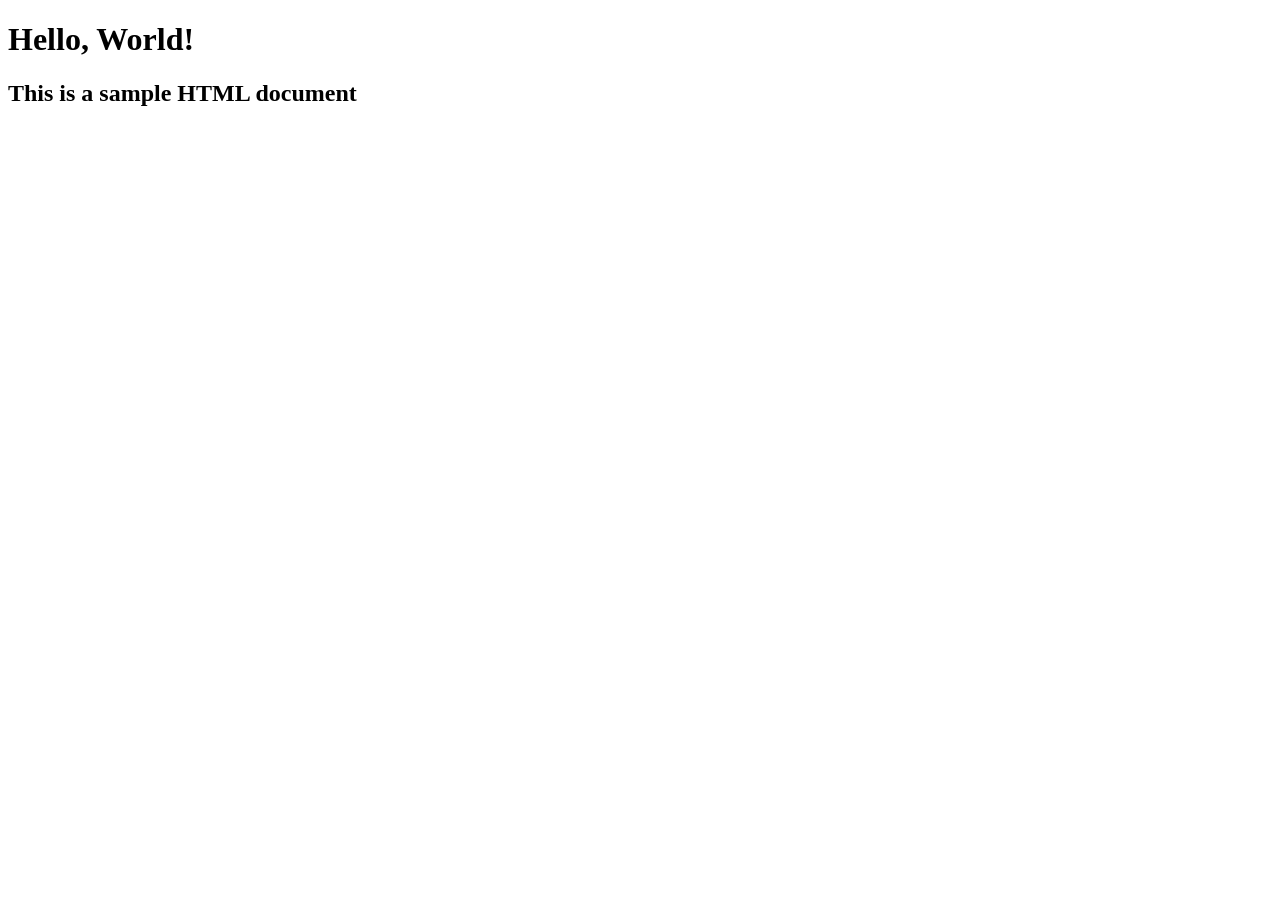
==== index.html @ 6ee4d378 "Day1_changes" ====
<!DOCTYPE html>
<html lang="en">
<head>
    <meta charset="UTF-8">
    <meta name="viewport" content="width=device-width, initial-scale=1.0">
    <title>My Portfolio | Mansi Priya</title>
</head>
<body>
    <h1>Hello, World!</h1>
    <h2>This is a sample HTML document</h2>
    
</body>
</html>
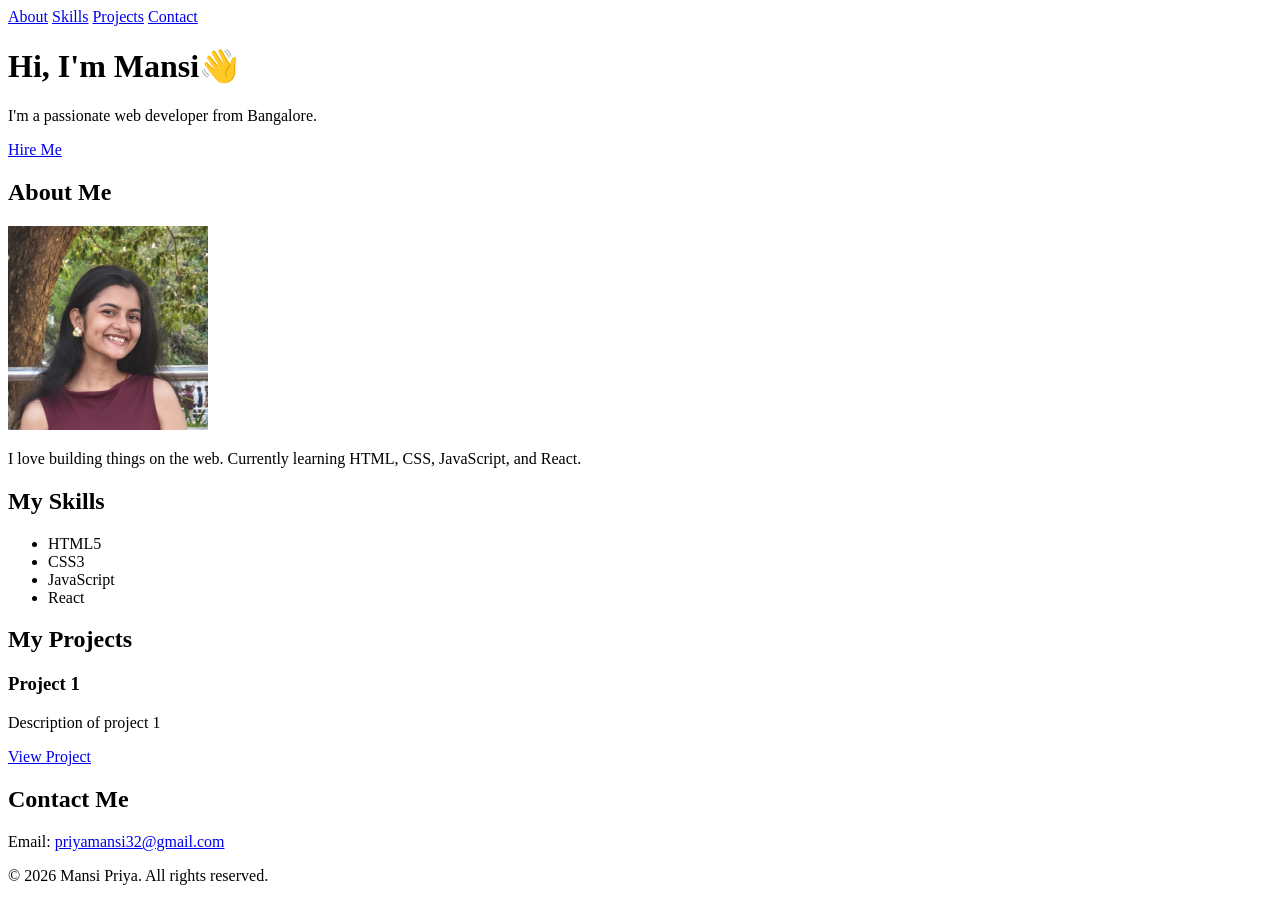
==== commit e3914b1f: "Day1_changes2" ====
--- a/index.html
+++ b/index.html
@@ -6,8 +6,62 @@
     <title>My Portfolio | Mansi Priya</title>
 </head>
 <body>
-    <h1>Hello, World!</h1>
-    <h2>This is a sample HTML document</h2>
-    
+ 
+    <!-- NAVIGATION -->
+    <nav>
+        <a href="#about">About</a>
+        <a href="#skills">Skills</a>
+        <a href="#projects">Projects</a>
+        <a href="#contact">Contact</a>
+    </nav>
+ 
+    <!-- HERO SECTION -->
+    <header>
+        <h1>Hi, I'm Mansi👋</h1>
+        <p>I'm a passionate web developer from Bangalore.</p>
+        <a href="#contact">Hire Me</a>
+    </header>
+ 
+    <!-- ABOUT SECTION -->
+    <section id="about">
+        <h2>About Me</h2>
+        <img src="profile.jpg" alt="Profile photo of Mansi" width="200">
+        <p>I love building things on the web. Currently learning HTML, CSS,
+           JavaScript, and React.</p>
+    </section>
+ 
+    <!-- SKILLS SECTION -->
+    <section id="skills">
+        <h2>My Skills</h2>
+        <ul>
+            <li>HTML5</li>
+            <li>CSS3</li>
+            <li>JavaScript</li>
+            <li>React</li>
+        </ul>
+    </section>
+ 
+    <!-- PROJECTS SECTION -->
+    <section id="projects">
+        <h2>My Projects</h2>
+        <div class="project-card">
+            <h3>Project 1</h3>
+            <p>Description of project 1</p>
+            <a href="#">View Project</a>
+        </div>
+    </section>
+ 
+    <!-- CONTACT SECTION -->
+    <section id="contact">
+        <h2>Contact Me</h2>
+        <p>Email: <a href="mailto:priyamansi32@gmail.com">priyamansi32@gmail.com</a></p>
+    </section>
+ 
+    <!-- FOOTER -->
+    <footer>
+        <p>&copy; 2026 Mansi Priya. All rights reserved.</p>
+    </footer>
+ 
 </body>
-</html>+</html>
+ 
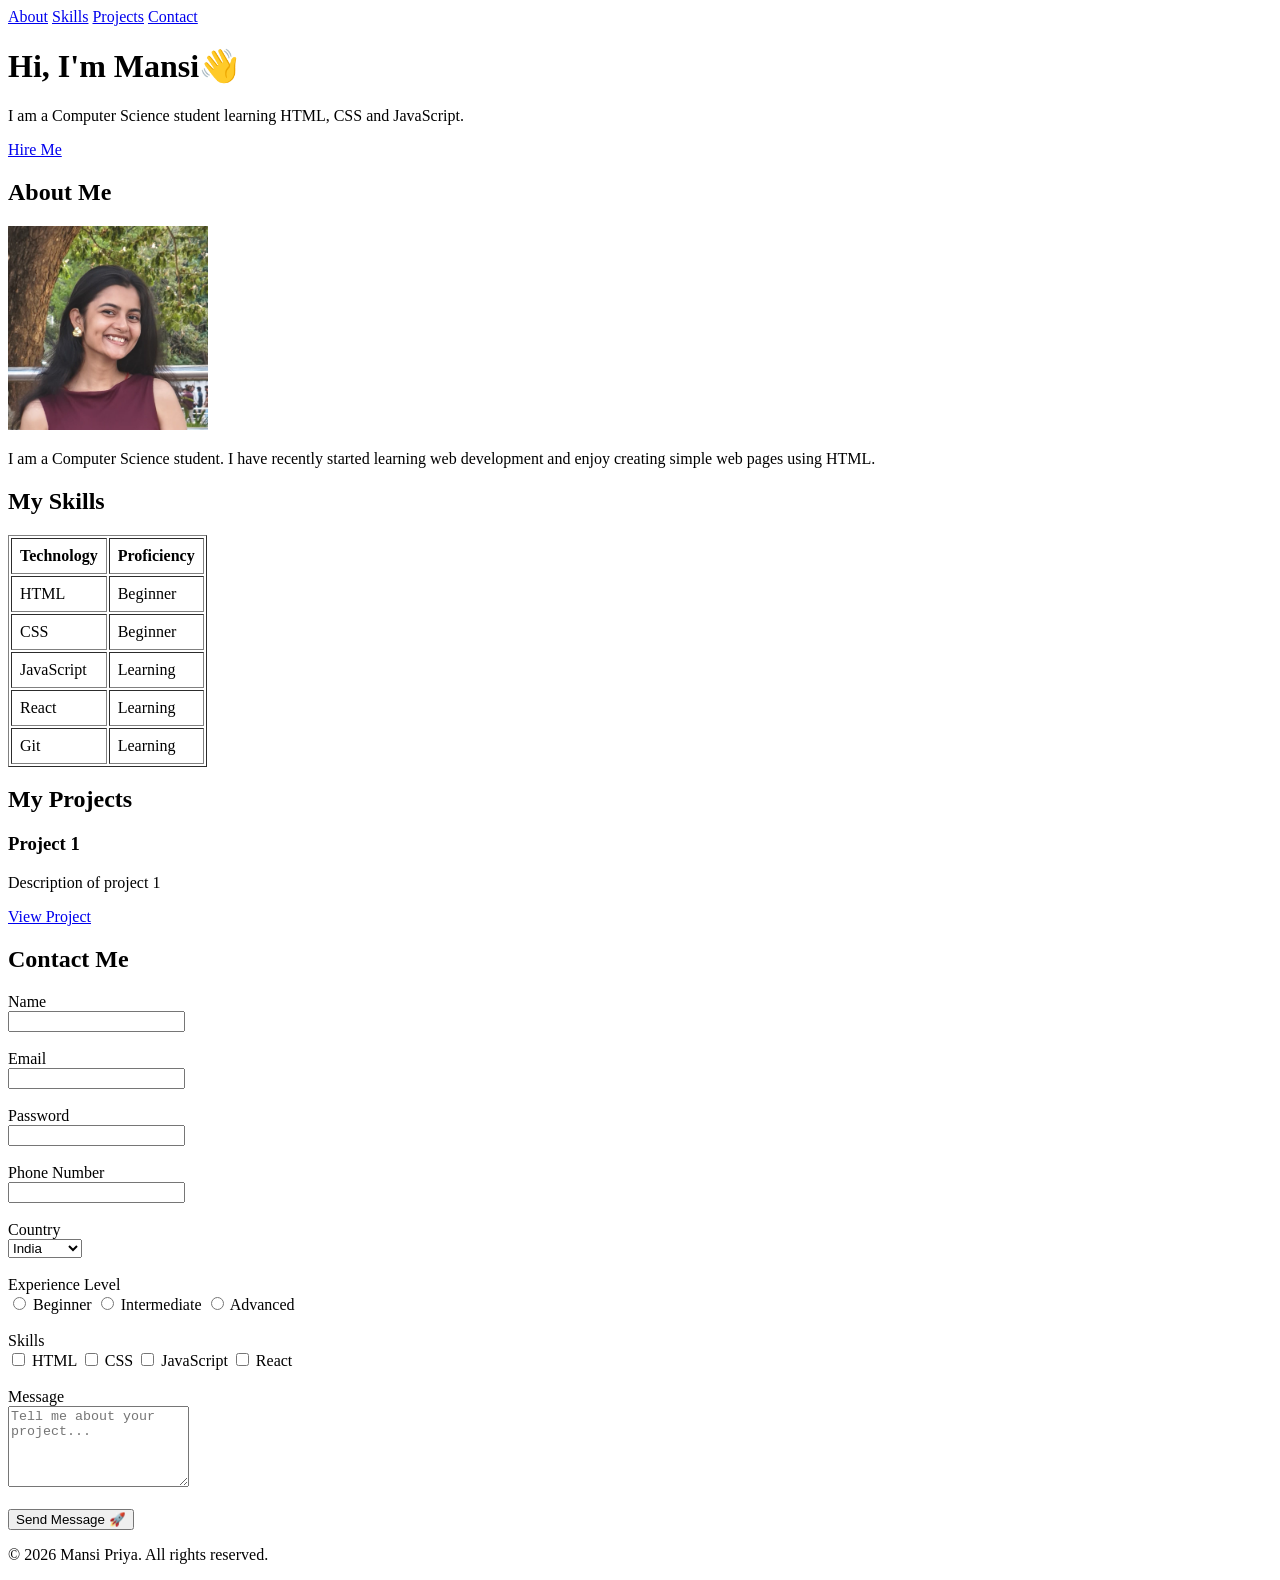
==== commit 8eb7a292: "Day2_changes" ====
--- a/index.html
+++ b/index.html
@@ -18,7 +18,7 @@
     <!-- HERO SECTION -->
     <header>
         <h1>Hi, I'm Mansi👋</h1>
-        <p>I'm a passionate web developer from Bangalore.</p>
+        <p>I am a Computer Science student learning HTML, CSS and JavaScript.</p>
         <a href="#contact">Hire Me</a>
     </header>
  
@@ -26,19 +26,38 @@
     <section id="about">
         <h2>About Me</h2>
         <img src="profile.jpg" alt="Profile photo of Mansi" width="200">
-        <p>I love building things on the web. Currently learning HTML, CSS,
-           JavaScript, and React.</p>
+        <p>I am a Computer Science student. I have recently started learning web development and enjoy creating simple web pages using HTML.</p>
     </section>
  
     <!-- SKILLS SECTION -->
     <section id="skills">
         <h2>My Skills</h2>
-        <ul>
-            <li>HTML5</li>
-            <li>CSS3</li>
-            <li>JavaScript</li>
-            <li>React</li>
-        </ul>
+        <table border="1" cellpadding="8">
+            <tr>
+                <th>Technology</th>
+                <th>Proficiency</th>
+            </tr>
+            <tr>
+                <td>HTML</td>
+                <td>Beginner</td>
+            </tr>
+            <tr>
+                <td>CSS</td>
+                <td>Beginner</td>
+            </tr>
+            <tr>
+                <td>JavaScript</td>
+                <td>Learning</td>
+            </tr>
+            <tr>
+                <td>React</td>
+                <td>Learning</td>
+            </tr>
+            <tr>
+                <td>Git</td>
+                <td>Learning</td>
+            </tr>
+        </table>
     </section>
  
     <!-- PROJECTS SECTION -->
@@ -54,7 +73,65 @@
     <!-- CONTACT SECTION -->
     <section id="contact">
         <h2>Contact Me</h2>
-        <p>Email: <a href="mailto:priyamansi32@gmail.com">priyamansi32@gmail.com</a></p>
+        <form>
+        <label for="name">Name</label>
+        <br>
+        <input type="text" id="name" name="name" required>
+        <br><br>
+        <label for="email">Email</label>
+        <br>
+        <input type="email" id="email" name="email" required>
+        <br><br>
+        <label for="password">Password</label>
+        <br>
+        <input type="password" id="password" name="password">
+        <br><br>
+        <label for="phone">Phone Number</label>
+        <br>
+        <input type="tel" id="phone" name="phone">
+        <br><br>
+        <label for="country">Country</label>
+        <br>
+        <select id="country" name="country">
+        <option>India</option>
+        <option>USA</option>
+        <option>Canada</option>
+        <option>Australia</option>
+        </select>
+        <br><br>
+        <label>Experience Level</label>
+        <br>
+        <input type="radio" id="beginner" name="experience">
+        <label for="beginner">Beginner</label>
+        <input type="radio" id="intermediate" name="experience">
+        <label for="intermediate">Intermediate</label>
+        <input type="radio" id="advanced" name="experience">
+        <label for="advanced">Advanced</label>
+        <br><br>
+        <label>Skills</label>
+        <br>
+        <input type="checkbox" name="skills" value="HTML">
+        HTML
+        <input type="checkbox" name="skills" value="CSS">
+        CSS
+        <input type="checkbox" name="skills" value="JavaScript">
+        JavaScript
+        <input type="checkbox" name="skills" value="React">
+        React
+        <br><br>
+        <label for="message">Message</label>
+        <br>
+        <textarea
+        id="message"
+        name="message"
+        rows="5"
+        placeholder="Tell me about your project..."
+        required></textarea>
+        <br><br>
+        <button type="submit">
+        Send Message 🚀
+        </button>
+        </form>
     </section>
  
     <!-- FOOTER -->
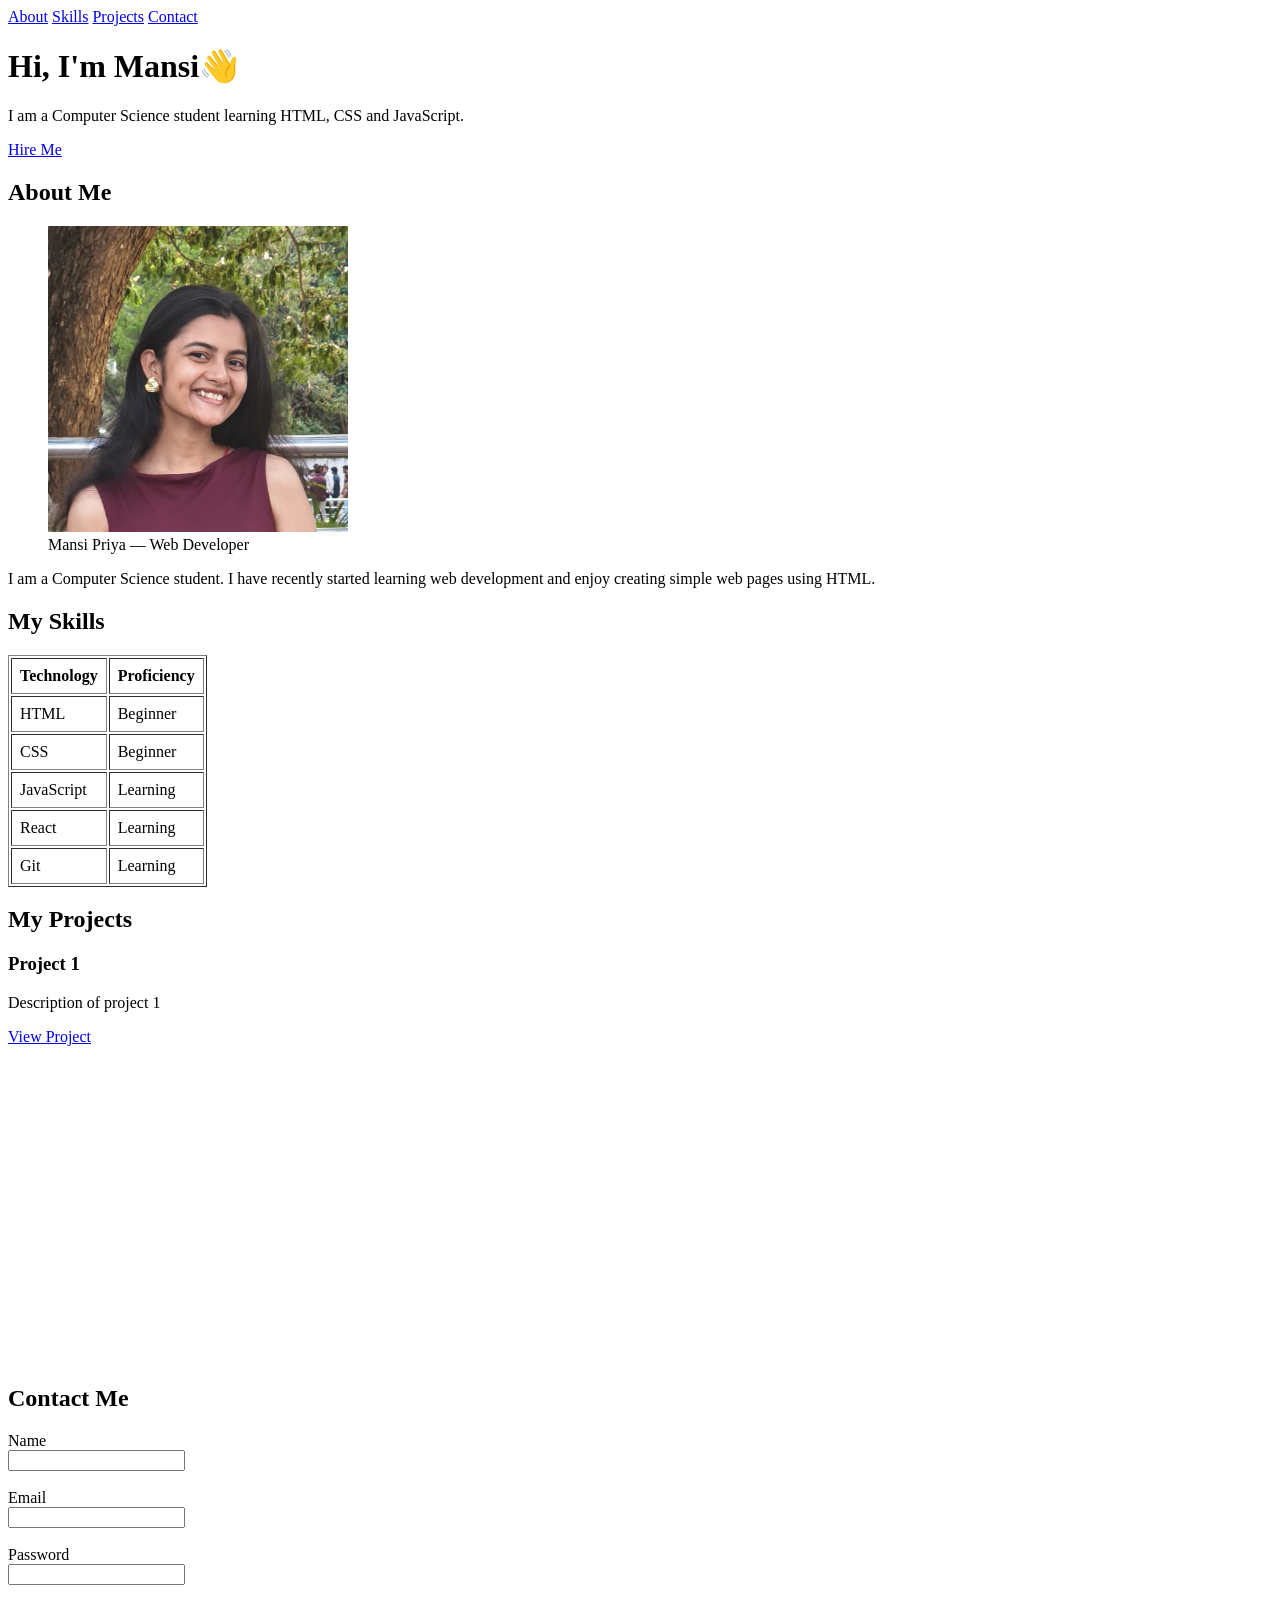
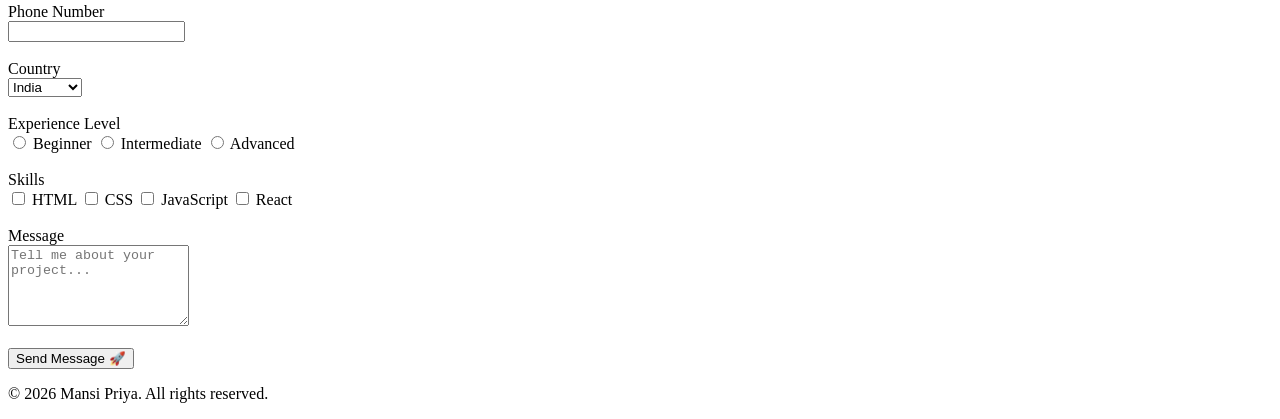
==== commit 6cfdebab: "Day3_changes" ====
--- a/index.html
+++ b/index.html
@@ -3,10 +3,27 @@
 <head>
     <meta charset="UTF-8">
     <meta name="viewport" content="width=device-width, initial-scale=1.0">
+    <!-- SEO Meta Tags -->
+    <meta name="description" content="Full stack developer specializing in React, Node.js, and modern web technologies. Available for freelance projects and collaborations.">
+    <meta name="keywords" content="Mansi Priya, Portfolio, Web Developer, React, Node.js, JavaScript, HTML, CSS, Freelance Developer">
+    <meta name="author" content="Mansi Priya">
     <title>My Portfolio | Mansi Priya</title>
+    <!-- Open Graph Meta Tags for Social Media Sharing -->
+    <meta property="og:title" content="My Portfolio | Mansi Priya">
+    <meta property="og:description" content="Full stack developer specializing in React, Node.js, and modern web technologies. Available for freelance projects and collaborations.">
+    <meta property="og:image" content="images/profile.jpg">
+    <meta property="og:url" content="https://www.mansipriya.com">
+    <meta property="og:type" content="website">
+    <!-- Twitter Card Meta Tags -->
+    <meta name="twitter:card" content="summary_large_image">
+    <meta name="twitter:title" content="My Portfolio | Mansi Priya">
+    <meta name="twitter:description" content="Full stack developer specializing in React, Node.js, and modern web technologies. Available for freelance projects and collaborations.">
+    <meta name="twitter:image" content="images/profile.jpg">
+    <!--Favicon-->
+    <link rel="icon" type="image/png" href="images/favicon.png" alt="Favicon">
 </head>
 <body>
- 
+    
     <!-- NAVIGATION -->
     <nav>
         <a href="#about">About</a>
@@ -25,7 +42,10 @@
     <!-- ABOUT SECTION -->
     <section id="about">
         <h2>About Me</h2>
-        <img src="profile.jpg" alt="Profile photo of Mansi" width="200">
+        <figure class="profile-figure">
+                    <img src="images/profile.jpg" alt="Mansi Priya profile photo" width="300">
+                    <figcaption>Mansi Priya — Web Developer</figcaption>
+                </figure>
         <p>I am a Computer Science student. I have recently started learning web development and enjoy creating simple web pages using HTML.</p>
     </section>
  
@@ -68,6 +88,8 @@
             <p>Description of project 1</p>
             <a href="#">View Project</a>
         </div>
+        <!--Embed YouTube Video (iframe)-->
+            <iframe width="560" height="315" src="https://www.youtube.com/embed/HcOc7P5BMi4?si=oosVkAEGRk6cHw2C" title="YouTube video player" frameborder="0" allow="accelerometer; autoplay; clipboard-write; encrypted-media; gyroscope; picture-in-picture; web-share" allowfullscreen></iframe>
     </section>
  
     <!-- CONTACT SECTION -->
@@ -128,9 +150,7 @@
         placeholder="Tell me about your project..."
         required></textarea>
         <br><br>
-        <button type="submit">
-        Send Message 🚀
-        </button>
+        <button type="submit" aria-label="Submit button">Send Message 🚀</button>
         </form>
     </section>
  
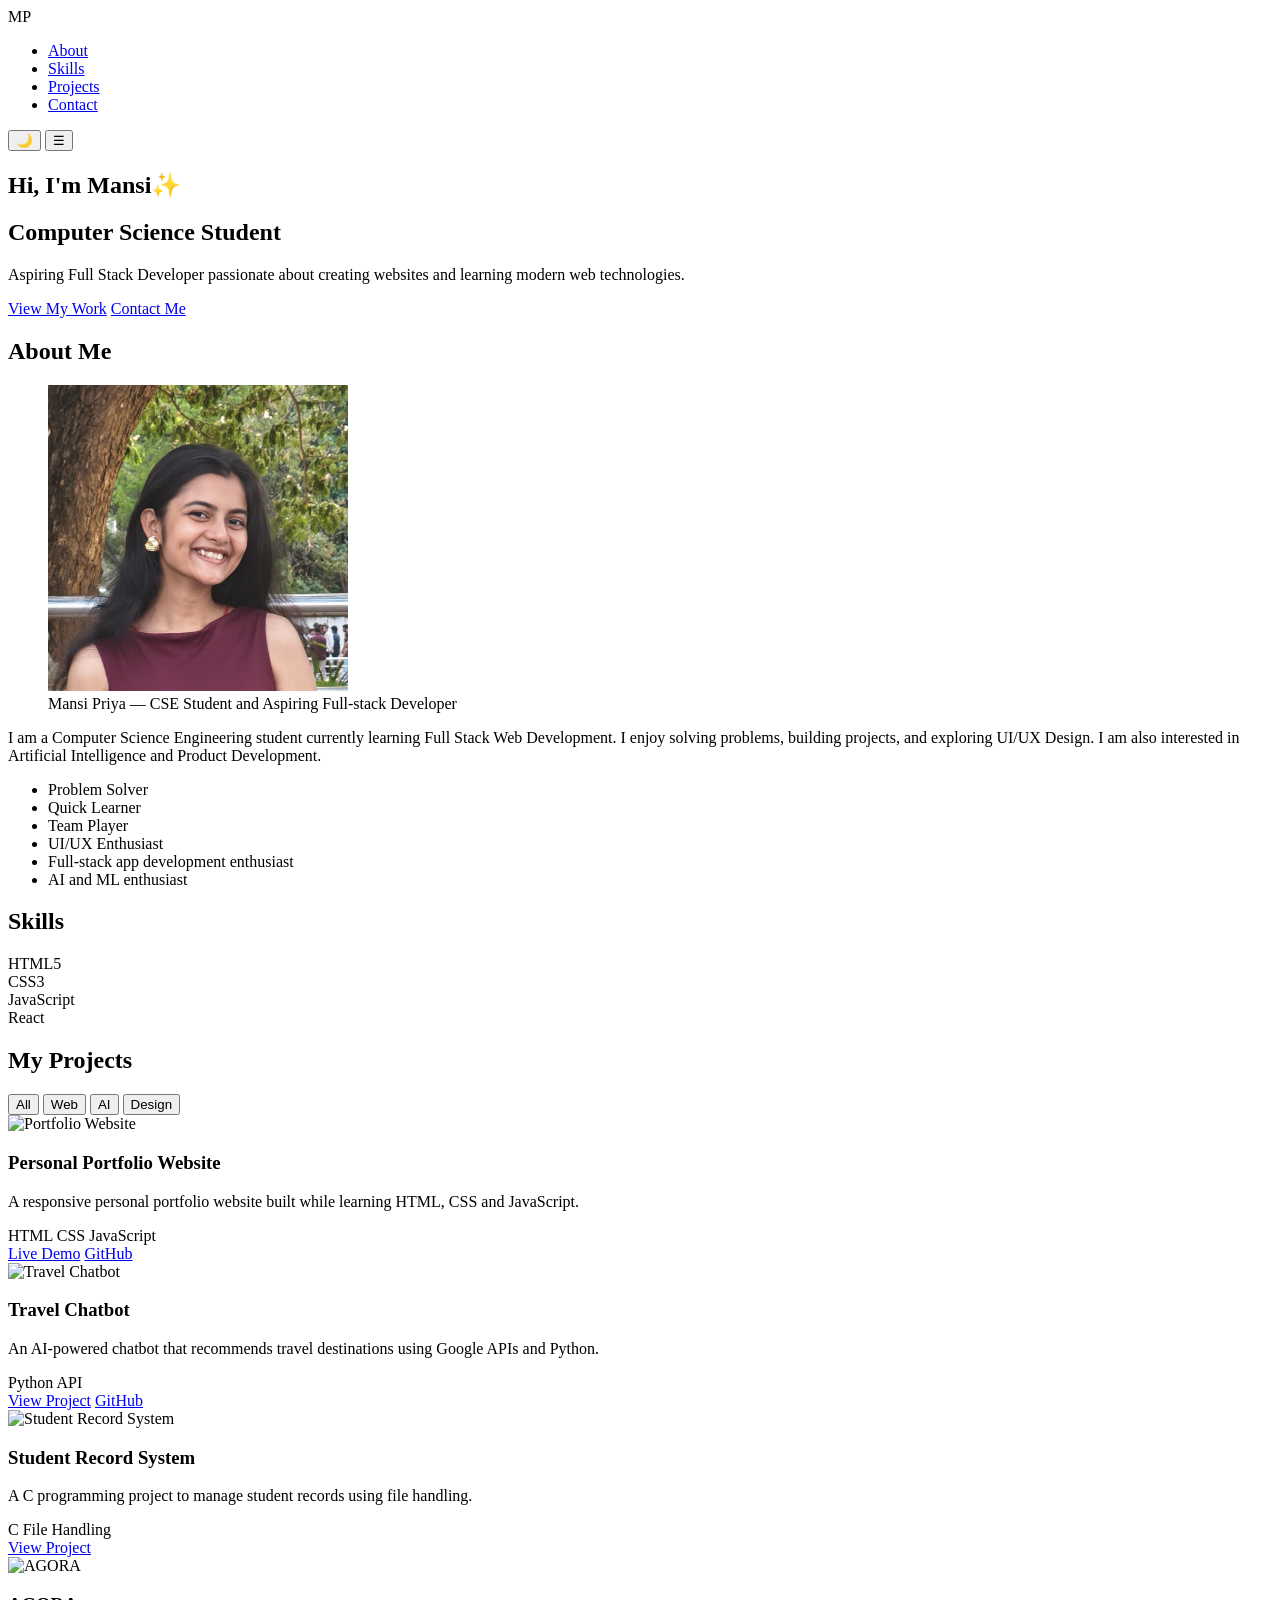
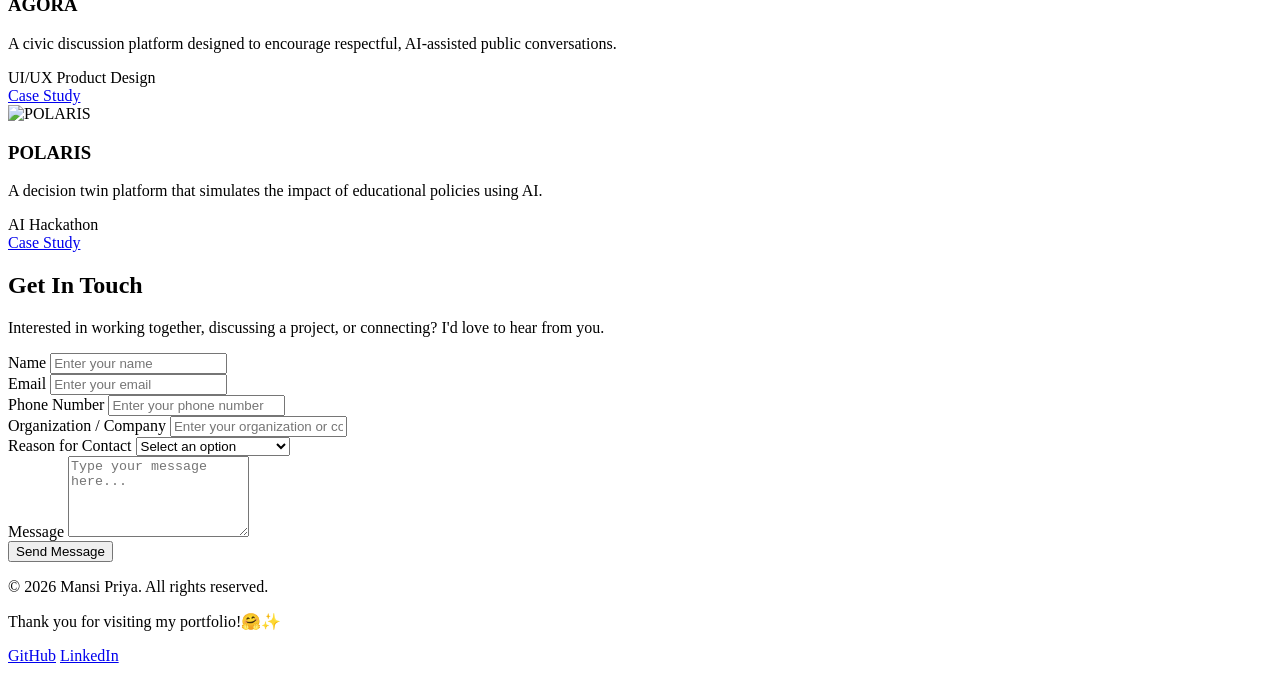
==== commit c444ef7a: "Day4_changes" ====
--- a/index.html
+++ b/index.html
@@ -3,162 +3,356 @@
 <head>
     <meta charset="UTF-8">
     <meta name="viewport" content="width=device-width, initial-scale=1.0">
-    <!-- SEO Meta Tags -->
-    <meta name="description" content="Full stack developer specializing in React, Node.js, and modern web technologies. Available for freelance projects and collaborations.">
-    <meta name="keywords" content="Mansi Priya, Portfolio, Web Developer, React, Node.js, JavaScript, HTML, CSS, Freelance Developer">
-    <meta name="author" content="Mansi Priya">
-    <title>My Portfolio | Mansi Priya</title>
-    <!-- Open Graph Meta Tags for Social Media Sharing -->
-    <meta property="og:title" content="My Portfolio | Mansi Priya">
-    <meta property="og:description" content="Full stack developer specializing in React, Node.js, and modern web technologies. Available for freelance projects and collaborations.">
-    <meta property="og:image" content="images/profile.jpg">
-    <meta property="og:url" content="https://www.mansipriya.com">
-    <meta property="og:type" content="website">
-    <!-- Twitter Card Meta Tags -->
-    <meta name="twitter:card" content="summary_large_image">
-    <meta name="twitter:title" content="My Portfolio | Mansi Priya">
-    <meta name="twitter:description" content="Full stack developer specializing in React, Node.js, and modern web technologies. Available for freelance projects and collaborations.">
-    <meta name="twitter:image" content="images/profile.jpg">
-    <!--Favicon-->
-    <link rel="icon" type="image/png" href="images/favicon.png" alt="Favicon">
+    <title>Portfolio | Mansi Priya</title>
+    <meta name="description" content="Portfolio of Mansi Priya, CSE Student and aspiring Full-stack developer.">
+    <meta property="og:title" content="Mansi Priya | CSE Student and Aspiring Full-stack Developer">
+    <meta property="og:image" content="preview.jpg">
+    <link rel="icon" href="favicon.ico">
+    <link rel="stylesheet" href="styles.css">  <!-- Ready for Day 5! -->
 </head>
 <body>
-    
-    <!-- NAVIGATION -->
-    <nav>
-        <a href="#about">About</a>
-        <a href="#skills">Skills</a>
-        <a href="#projects">Projects</a>
-        <a href="#contact">Contact</a>
+ 
+    <!-- HEADER + NAVIGATION -->
+    <header class="site-header">
+        <nav class="navbar">
+            <div class="logo">MP</div>
+            <ul class="nav-links">
+                <li><a href="#about">About</a></li>
+                <li><a href="#skills">Skills</a></li>
+                <li><a href="#projects">Projects</a></li>
+                <li><a href="#contact">Contact</a></li>
+            </ul>
+                            <!-- FOR DARK MODE -->
+            <button class="theme-toggle" aria-label="Toggle Dark Mode" title="Toggle Dark Mode">
+                🌙
+            </button>
+            <!-- Mobile Menu -->
+                <button
+                    class="menu-toggle"
+                    aria-label="Toggle Navigation"
+                    aria-expanded="false">
+                    ☰
+                </button>
+        </nav>
+    </header>
+ 
+    <!-- MAIN CONTENT -->
+    <main>
+ 
+        <!-- HERO SECTION -->
+        <section class="hero-section">
+            <h1>Hi, I'm <span class="highlight">Mansi</span>✨</h1>
+            <h2>Computer Science Student</h2>
+             <p class="tagline">Aspiring Full Stack Developer passionate about creating websites and learning modern web technologies.</p>
+            <div class="hero-buttons">
+                <a href="#projects" class="btn btn-primary">View My Work</a>
+                <a href="#contact" class="btn btn-secondary">Contact Me</a>
+            </div>
+        </section>
+ 
+        <!-- ABOUT SECTION -->
+        <section id="about" class="about-section">
+            <h2>About Me</h2>
+            <div class="about-content">
+                <figure class="profile-figure">
+                    <img src="images/profile.jpg" alt="Mansi Priya profile photo" width="300">
+                    <figcaption>Mansi Priya — CSE Student and Aspiring Full-stack Developer</figcaption>
+                </figure>
+                <div class="about-text">
+                    <p>
+                        I am a Computer Science Engineering student currently learning Full Stack Web Development.
+                        I enjoy solving problems, building projects, and exploring UI/UX Design.
+                        I am also interested in Artificial Intelligence and Product Development.
+                    </p>
+                    <ul>
+                        <li>Problem Solver</li>
+                        <li>Quick Learner</li>
+                        <li>Team Player</li>
+                        <li>UI/UX Enthusiast</li>
+                        <li>Full-stack app development enthusiast</li>
+                        <li>AI and ML enthusiast</li>
+                    </ul>
+                </div>
+            </div>
+        </section>
+ 
+        <!-- SKILLS SECTION -->
+        <section id="skills" class="skills-section">
+            <h2>Skills</h2>
+            <div class="skills-grid">
+                <div class="skill-item" data-level="90">HTML5</div>
+                <div class="skill-item" data-level="80">CSS3</div>
+                <div class="skill-item" data-level="75">JavaScript</div>
+                <div class="skill-item" data-level="65">React</div>
+            </div>
+        </section>
+ 
+        <!-- PROJECTS SECTION -->
+        <section id="projects" class="projects-section">
+
+            <h2>My Projects</h2>
+
+            <div class="project-filters">
+                <button class="filter-btn active" data-filter="all">All</button>
+                <button class="filter-btn" data-filter="web">Web</button>
+                <button class="filter-btn" data-filter="ai">AI</button>
+                <button class="filter-btn" data-filter="design">Design</button>
+            </div>
+
+            <div class="projects-grid">
+
+                <!-- Portfolio -->
+                <article class="project-card" data-category="web">
+
+                    <img src="images/portfolio.jpg" alt="Portfolio Website">
+
+                    <div class="project-card-body">
+
+                        <h3>Personal Portfolio Website</h3>
+
+                        <p>
+                            A responsive personal portfolio website built while learning
+                            HTML, CSS and JavaScript.
+                        </p>
+
+                        <div class="project-tags">
+                            <span class="tag">HTML</span>
+                            <span class="tag">CSS</span>
+                            <span class="tag">JavaScript</span>
+                        </div>
+
+                        <a href="#" class="btn">Live Demo</a>
+                        <a href="#" class="btn">GitHub</a>
+
+                    </div>
+
+                </article>
+
+                <!-- Travel Chatbot -->
+
+                <article class="project-card" data-category="ai">
+
+                    <img src="images/travel-chatbot.jpg" alt="Travel Chatbot">
+
+                    <div class="project-card-body">
+
+                        <h3>Travel Chatbot</h3>
+
+                        <p>
+                            An AI-powered chatbot that recommends travel destinations
+                            using Google APIs and Python.
+                        </p>
+
+                        <div class="project-tags">
+                            <span class="tag">Python</span>
+                            <span class="tag">API</span>
+                        </div>
+
+                        <a href="#" class="btn">View Project</a>
+                        <a href="#" class="btn">GitHub</a>
+
+                    </div>
+
+                </article>
+
+                <!-- Student Record System -->
+
+                <article class="project-card" data-category="web">
+
+                    <img src="images/student-record.jpg" alt="Student Record System">
+
+                    <div class="project-card-body">
+
+                        <h3>Student Record System</h3>
+
+                        <p>
+                            A C programming project to manage student records using
+                            file handling.
+                        </p>
+
+                        <div class="project-tags">
+                            <span class="tag">C</span>
+                            <span class="tag">File Handling</span>
+                        </div>
+
+                        <a href="#" class="btn">View Project</a>
+
+                    </div>
+
+                </article>
+
+                <!-- AGORA -->
+
+                <article class="project-card" data-category="design">
+
+                    <img src="images/agora.jpg" alt="AGORA">
+
+                    <div class="project-card-body">
+
+                        <h3>AGORA</h3>
+
+                        <p>
+                            A civic discussion platform designed to encourage respectful,
+                            AI-assisted public conversations.
+                        </p>
+
+                        <div class="project-tags">
+                            <span class="tag">UI/UX</span>
+                            <span class="tag">Product Design</span>
+                        </div>
+
+                        <a href="#" class="btn">Case Study</a>
+
+                    </div>
+
+                </article>
+
+                <!-- POLARIS -->
+
+                <article class="project-card" data-category="design">
+
+                    <img src="images/polaris.jpg" alt="POLARIS">
+
+                    <div class="project-card-body">
+
+                        <h3>POLARIS</h3>
+
+                        <p>
+                            A decision twin platform that simulates the impact of
+                            educational policies using AI.
+                        </p>
+
+                        <div class="project-tags">
+                            <span class="tag">AI</span>
+                            <span class="tag">Hackathon</span>
+                        </div>
+
+                        <a href="#" class="btn">Case Study</a>
+
+                    </div>
+
+                </article>
+
+            </div>
+
+        </section>
+ 
+        <!-- CONTACT SECTION -->
+        <section id="contact" class="contact-section">
+
+            <h2>Get In Touch</h2>
+
+            <p>
+                Interested in working together, discussing a project, or connecting?
+                I'd love to hear from you.
+            </p>
+
+            <form id="contact-form" action="#" method="POST" novalidate>
+
+                <div class="form-group">
+                    <label for="name">Name</label>
+                    <input
+                        type="text"
+                        id="name"
+                        name="name"
+                        placeholder="Enter your name"
+                        required
+                    >
+                </div>
+
+                <div class="form-group">
+                    <label for="email">Email</label>
+                    <input
+                        type="email"
+                        id="email"
+                        name="email"
+                        placeholder="Enter your email"
+                        required
+                    >
+                </div>
+
+                <div class="form-group">
+                    <label for="phone">Phone Number</label>
+                    <input
+                        type="tel"
+                        id="phone"
+                        name="phone"
+                        placeholder="Enter your phone number"
+                    >
+                </div>
+
+                <div class="form-group">
+                    <label for="organization">Organization / Company</label>
+                    <input
+                        type="text"
+                        id="organization"
+                        name="organization"
+                        placeholder="Enter your organization or company"
+                    >
+                </div>
+
+                <div class="form-group">
+                    <label for="reason">Reason for Contact</label>
+
+                    <select id="reason" name="reason">
+
+                        <option value="">Select an option</option>
+
+                        <option value="internship">
+                            Internship Opportunity
+                        </option>
+
+                        <option value="project">
+                            Project Collaboration
+                        </option>
+
+                        <option value="general">
+                            General Enquiry
+                        </option>
+
+                    </select>
+                </div>
+
+                <div class="form-group">
+                    <label for="message">Message</label>
+
+                    <textarea
+                        id="message"
+                        name="message"
+                        rows="5"
+                        placeholder="Type your message here..."
+                        required
+                    ></textarea>
+                </div>
+
+                <button
+                    type="submit"
+                    class="btn btn-primary"
+                >
+                    Send Message
+                </button>
+
+            </form>
+
+        </section>
+ 
+    </main>
+ 
+    <!-- FOOTER -->
+  <footer class="site-footer">
+    <p>
+        &copy; <span class="footer-year">2026</span> Mansi Priya. All rights reserved.
+    </p>
+    <p> Thank you for visiting my portfolio!🤗✨</p>
+ 
+    <nav aria-label="Social links">
+        <a href="https://github.com/mansithepriya" target="_blank">GitHub</a>
+        <a href="https://linkedin.com/in/mansithepriya" target="_blank">LinkedIn</a>
     </nav>
- 
-    <!-- HERO SECTION -->
-    <header>
-        <h1>Hi, I'm Mansi👋</h1>
-        <p>I am a Computer Science student learning HTML, CSS and JavaScript.</p>
-        <a href="#contact">Hire Me</a>
-    </header>
- 
-    <!-- ABOUT SECTION -->
-    <section id="about">
-        <h2>About Me</h2>
-        <figure class="profile-figure">
-                    <img src="images/profile.jpg" alt="Mansi Priya profile photo" width="300">
-                    <figcaption>Mansi Priya — Web Developer</figcaption>
-                </figure>
-        <p>I am a Computer Science student. I have recently started learning web development and enjoy creating simple web pages using HTML.</p>
-    </section>
- 
-    <!-- SKILLS SECTION -->
-    <section id="skills">
-        <h2>My Skills</h2>
-        <table border="1" cellpadding="8">
-            <tr>
-                <th>Technology</th>
-                <th>Proficiency</th>
-            </tr>
-            <tr>
-                <td>HTML</td>
-                <td>Beginner</td>
-            </tr>
-            <tr>
-                <td>CSS</td>
-                <td>Beginner</td>
-            </tr>
-            <tr>
-                <td>JavaScript</td>
-                <td>Learning</td>
-            </tr>
-            <tr>
-                <td>React</td>
-                <td>Learning</td>
-            </tr>
-            <tr>
-                <td>Git</td>
-                <td>Learning</td>
-            </tr>
-        </table>
-    </section>
- 
-    <!-- PROJECTS SECTION -->
-    <section id="projects">
-        <h2>My Projects</h2>
-        <div class="project-card">
-            <h3>Project 1</h3>
-            <p>Description of project 1</p>
-            <a href="#">View Project</a>
-        </div>
-        <!--Embed YouTube Video (iframe)-->
-            <iframe width="560" height="315" src="https://www.youtube.com/embed/HcOc7P5BMi4?si=oosVkAEGRk6cHw2C" title="YouTube video player" frameborder="0" allow="accelerometer; autoplay; clipboard-write; encrypted-media; gyroscope; picture-in-picture; web-share" allowfullscreen></iframe>
-    </section>
- 
-    <!-- CONTACT SECTION -->
-    <section id="contact">
-        <h2>Contact Me</h2>
-        <form>
-        <label for="name">Name</label>
-        <br>
-        <input type="text" id="name" name="name" required>
-        <br><br>
-        <label for="email">Email</label>
-        <br>
-        <input type="email" id="email" name="email" required>
-        <br><br>
-        <label for="password">Password</label>
-        <br>
-        <input type="password" id="password" name="password">
-        <br><br>
-        <label for="phone">Phone Number</label>
-        <br>
-        <input type="tel" id="phone" name="phone">
-        <br><br>
-        <label for="country">Country</label>
-        <br>
-        <select id="country" name="country">
-        <option>India</option>
-        <option>USA</option>
-        <option>Canada</option>
-        <option>Australia</option>
-        </select>
-        <br><br>
-        <label>Experience Level</label>
-        <br>
-        <input type="radio" id="beginner" name="experience">
-        <label for="beginner">Beginner</label>
-        <input type="radio" id="intermediate" name="experience">
-        <label for="intermediate">Intermediate</label>
-        <input type="radio" id="advanced" name="experience">
-        <label for="advanced">Advanced</label>
-        <br><br>
-        <label>Skills</label>
-        <br>
-        <input type="checkbox" name="skills" value="HTML">
-        HTML
-        <input type="checkbox" name="skills" value="CSS">
-        CSS
-        <input type="checkbox" name="skills" value="JavaScript">
-        JavaScript
-        <input type="checkbox" name="skills" value="React">
-        React
-        <br><br>
-        <label for="message">Message</label>
-        <br>
-        <textarea
-        id="message"
-        name="message"
-        rows="5"
-        placeholder="Tell me about your project..."
-        required></textarea>
-        <br><br>
-        <button type="submit" aria-label="Submit button">Send Message 🚀</button>
-        </form>
-    </section>
- 
-    <!-- FOOTER -->
-    <footer>
-        <p>&copy; 2026 Mansi Priya. All rights reserved.</p>
-    </footer>
- 
+ </footer>
+ 
+    <!-- JavaScript will go here from Day 8! -->
+    <script src="script.js"></script>
 </body>
 </html>
  
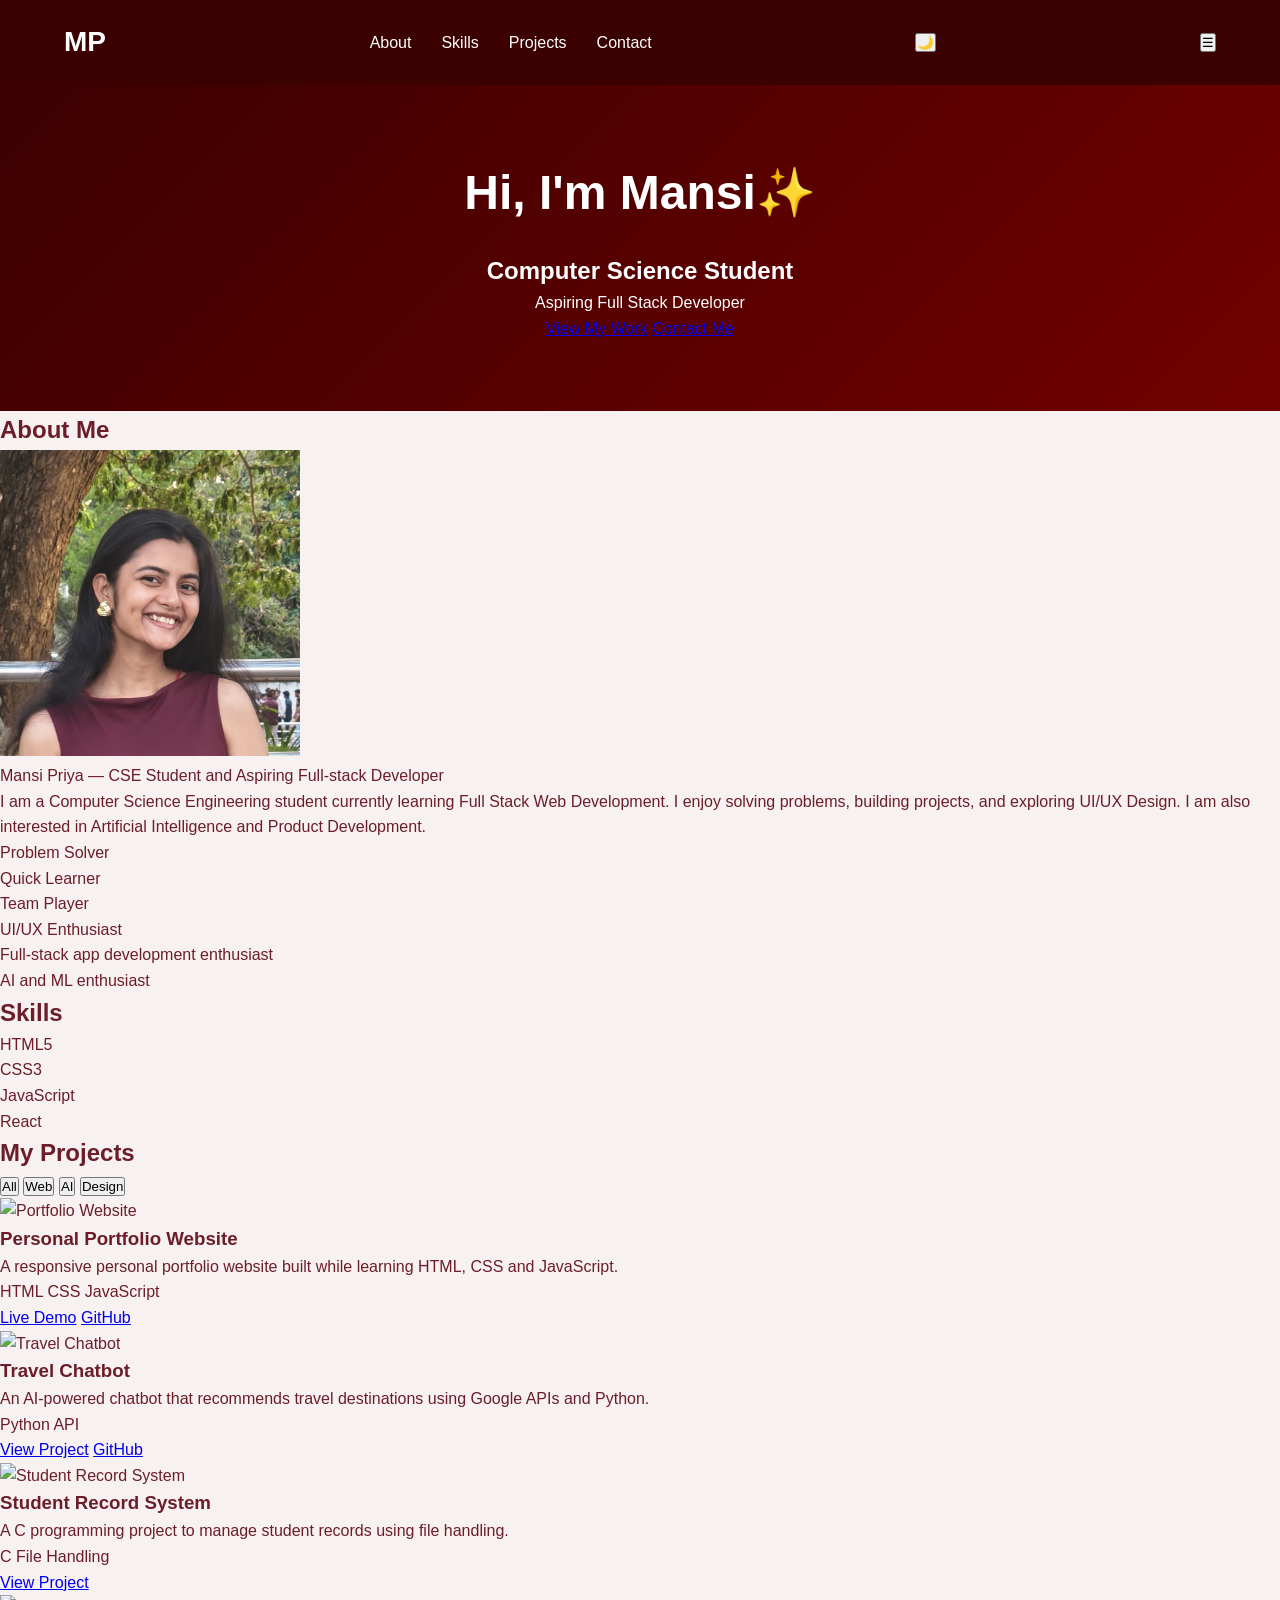
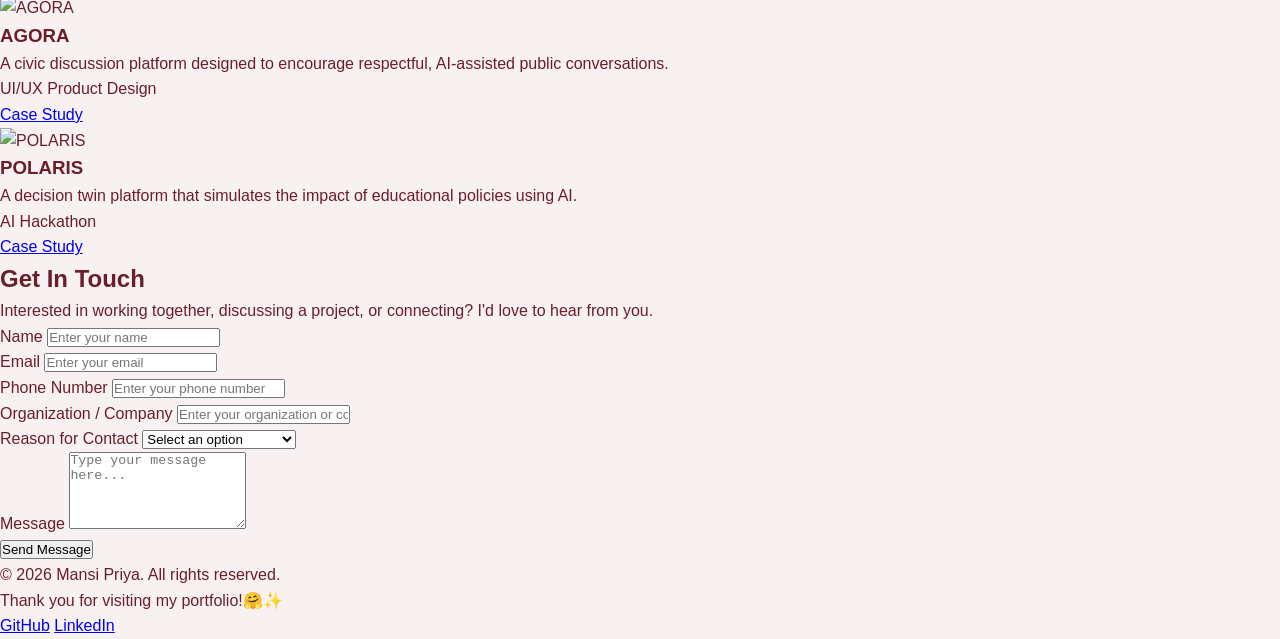
==== commit b454a0e5: "Day5_changes" ====
--- a/index.html
+++ b/index.html
@@ -43,7 +43,7 @@
         <section class="hero-section">
             <h1>Hi, I'm <span class="highlight">Mansi</span>✨</h1>
             <h2>Computer Science Student</h2>
-             <p class="tagline">Aspiring Full Stack Developer passionate about creating websites and learning modern web technologies.</p>
+             <p class="tagline">Aspiring Full Stack Developer</p>
             <div class="hero-buttons">
                 <a href="#projects" class="btn btn-primary">View My Work</a>
                 <a href="#contact" class="btn btn-secondary">Contact Me</a>
--- a/styles.css
+++ b/styles.css
@@ -0,0 +1,76 @@
+/* styles.css - Start styling your potfolio website here */
+/* === RESET & BASE === */
+*{
+    margin: 0;
+    padding: 0;
+    box-sizing: border-box;
+}
+/* CSS Custom Properties (variables) - DRY Principle */
+:root {
+    --primary: #3B0000;       /* Deep blood red */
+    --accent: #D4AF37;        /* Antique gold */
+    --text: #6B1E2A;          /* Rich burgundy text */
+    --light: #F8F1F1;         /* Warm ivory */
+    --white: #FFFFFF;
+    --font-main: 'Segoe UI', Tahoma, Geneva, Verdana, sans-serif;
+ 
+}
+body {
+    font-family: var(--font-main);
+    color: var(--text);
+    line-height: 1.6;
+    background-color: var(--light);
+}
+/* NAVIGATION */
+.site-header{
+    position: sticky;
+    top: 0;
+    z-index: 1000;
+    background: var(--primary);
+    transition: background 0.3s ease, box-shadow 0.3s ease; /*Day 9*/
+}
+.navbar {
+    display: flex;
+    justify-content: space-between;
+    align-items: center;
+    padding: 20px 5%;
+   
+}
+.logo{
+    font-size: 28px;
+    font-weight: bold;
+    color: var(--white);
+}
+.nav-links {
+    list-style: none;
+    display: flex;
+    gap: 30px;
+}
+.nav-links a {
+    color: var(--white);
+    text-decoration: none;
+    font-weight: 500;
+    transition: color 0.3s;
+}
+.nav-links a:hover {
+    color: var(--accent);
+ 
+}
+.nav-links a.active{
+    color: var(--accent);
+    font-weight: bold;
+    border-bottom: 2px solid var(--accent);
+}
+ 
+/* HERO SECTION */
+.hero-section {
+    text-align: center;
+    background: linear-gradient(135deg, var(--primary), #720000);
+    color: var(--white);
+    padding: 70px 5%;
+}
+.hero-section h1 {
+    font-size: 3rem;
+    margin-bottom: 20px;
+ 
+}
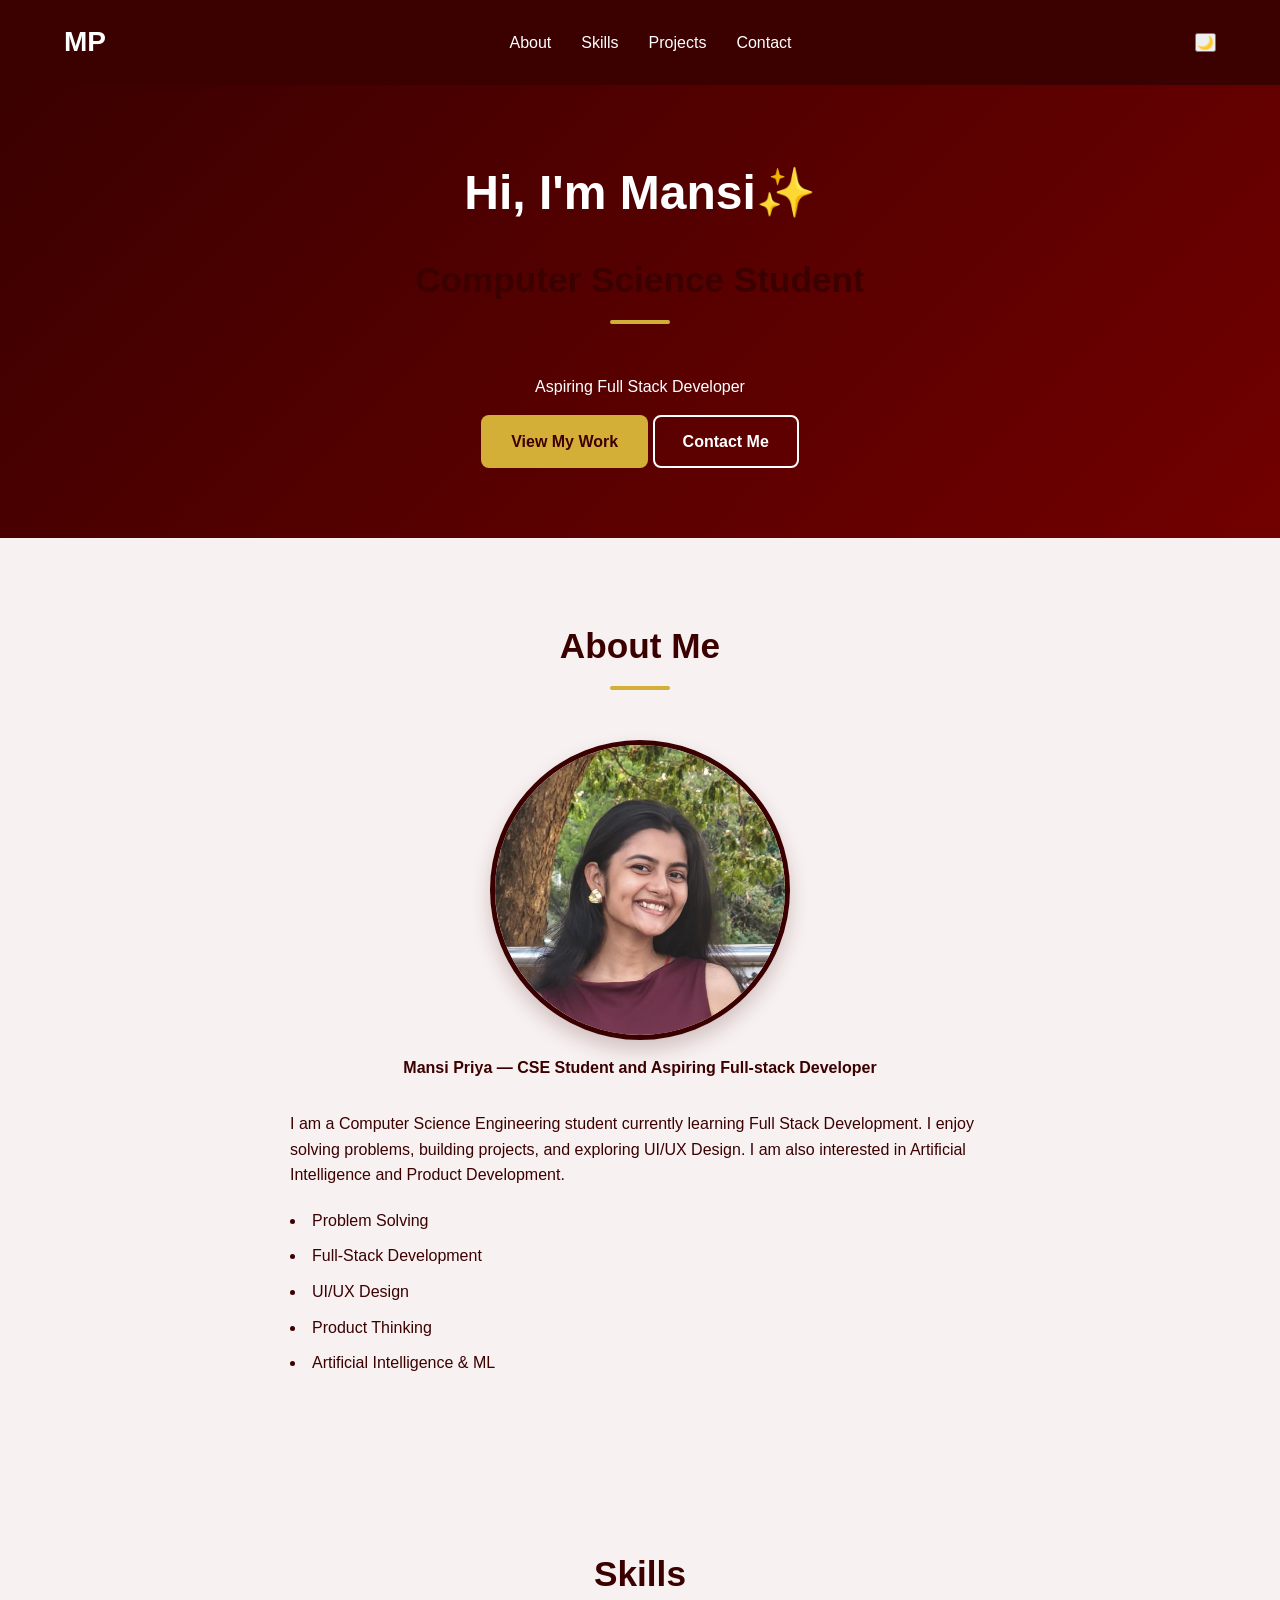
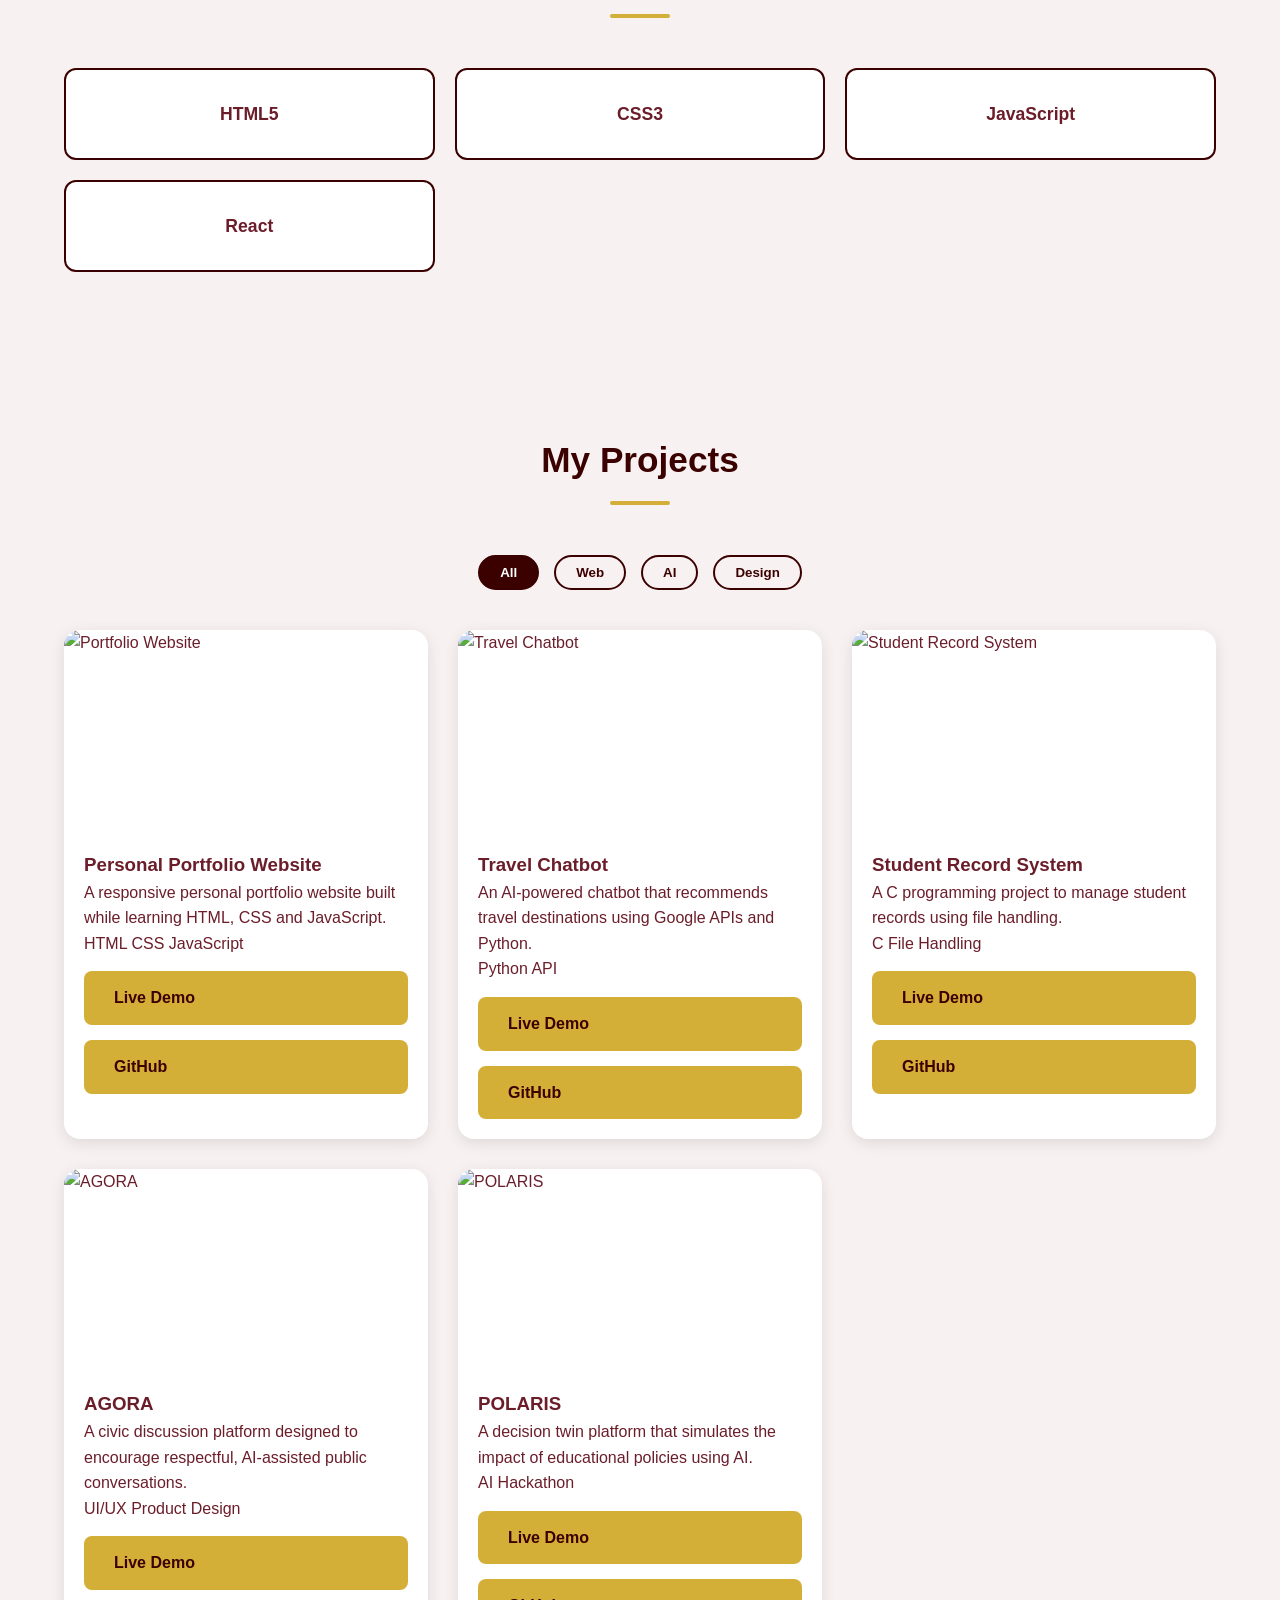
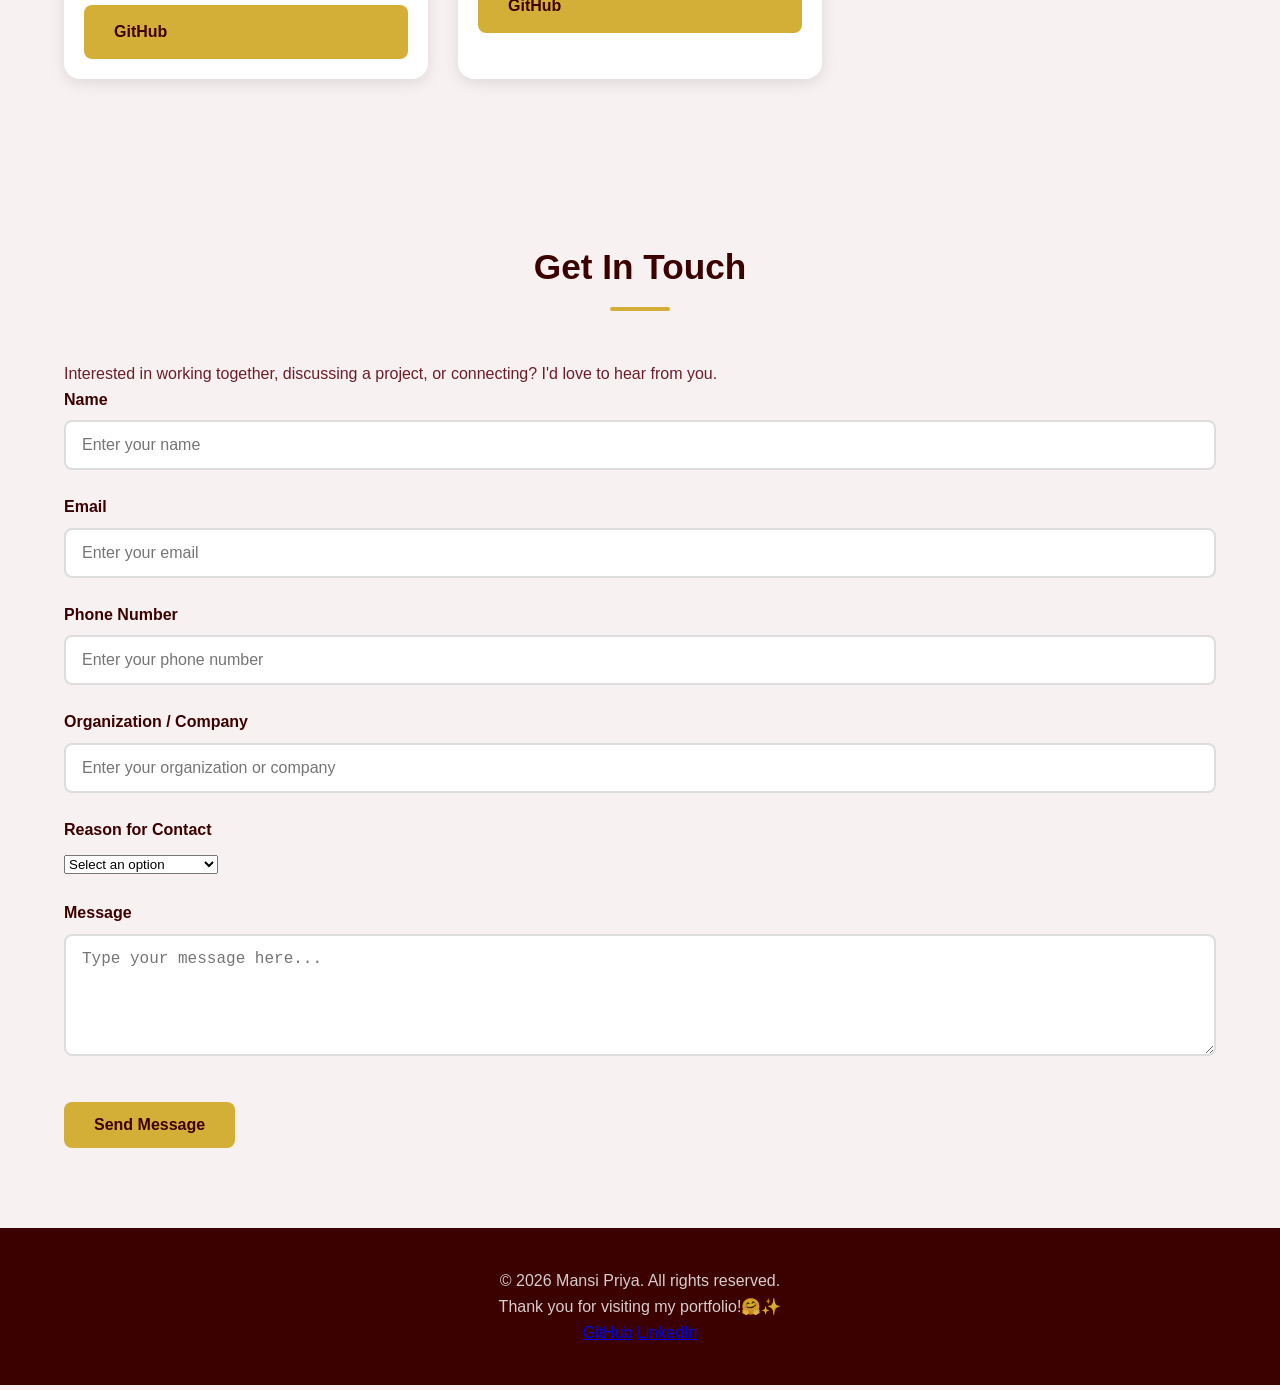
==== commit 23bb35f5: "Day7_changes" ====
--- a/index.html
+++ b/index.html
@@ -60,17 +60,16 @@
                 </figure>
                 <div class="about-text">
                     <p>
-                        I am a Computer Science Engineering student currently learning Full Stack Web Development.
+                        I am a Computer Science Engineering student currently learning Full Stack Development.
                         I enjoy solving problems, building projects, and exploring UI/UX Design.
                         I am also interested in Artificial Intelligence and Product Development.
                     </p>
                     <ul>
-                        <li>Problem Solver</li>
-                        <li>Quick Learner</li>
-                        <li>Team Player</li>
-                        <li>UI/UX Enthusiast</li>
-                        <li>Full-stack app development enthusiast</li>
-                        <li>AI and ML enthusiast</li>
+                        <li>Problem Solving</li>
+                        <li>Full-Stack Development</li>
+                        <li>UI/UX Design</li>
+                        <li>Product Thinking</li>
+                        <li>Artificial Intelligence & ML</li>
                     </ul>
                 </div>
             </div>
@@ -121,8 +120,8 @@
                             <span class="tag">JavaScript</span>
                         </div>
 
-                        <a href="#" class="btn">Live Demo</a>
-                        <a href="#" class="btn">GitHub</a>
+                        <a href="#" class="btn btn-primary">Live Demo</a>
+                        <a href="#" class="btn btn-primary">GitHub</a>
 
                     </div>
 
@@ -148,8 +147,8 @@
                             <span class="tag">API</span>
                         </div>
 
-                        <a href="#" class="btn">View Project</a>
-                        <a href="#" class="btn">GitHub</a>
+                        <a href="#" class="btn btn-primary">Live Demo</a>
+                        <a href="#" class="btn btn-primary">GitHub</a> 
 
                     </div>
 
@@ -175,7 +174,8 @@
                             <span class="tag">File Handling</span>
                         </div>
 
-                        <a href="#" class="btn">View Project</a>
+                        <a href="#" class="btn btn-primary">Live Demo</a>
+                        <a href="#" class="btn btn-primary">GitHub</a>
 
                     </div>
 
@@ -201,7 +201,8 @@
                             <span class="tag">Product Design</span>
                         </div>
 
-                        <a href="#" class="btn">Case Study</a>
+                        <a href="#" class="btn btn-primary">Live Demo</a>
+                        <a href="#" class="btn btn-primary">GitHub</a>
 
                     </div>
 
@@ -227,7 +228,8 @@
                             <span class="tag">Hackathon</span>
                         </div>
 
-                        <a href="#" class="btn">Case Study</a>
+                        <a href="#" class="btn btn-primary">Live Demo</a>
+                        <a href="#" class="btn btn-primary">GitHub</a>
 
                     </div>
 
--- a/styles.css
+++ b/styles.css
@@ -52,16 +52,92 @@
     font-weight: 500;
     transition: color 0.3s;
 }
-.nav-links a:hover {
+.nav-links a.active {
     color: var(--accent);
- 
+    border-bottom: 2px solid var(--accent);
 }
 .nav-links a.active{
     color: var(--accent);
     font-weight: bold;
     border-bottom: 2px solid var(--accent);
 }
- 
+ /* === BUTTON STYLES === */
+.btn{
+    display: inline-block;
+    padding: 12px 28px;
+    border-radius: 8px;
+    text-decoration: none;
+    font-weight: 600;
+    font-size: 1rem;
+    cursor: pointer;
+    border: 2px solid transparent;
+    transition: all 0.3s ease;
+    margin-top: 15px;
+     
+}
+.btn-primary{
+    background: var(--accent);
+    color: var(--primary);
+   
+}
+.btn-primary:hover{
+    background: transparent;
+    color: var(--accent);
+    border-color: var(--accent);
+}
+.btn-secondary{
+    background: transparent;
+    color: var(--white);
+    border-color: var(--white);
+}
+.btn-secondary:hover{
+    background: var(--white);
+    color: var(--primary);
+}
+.project-filters{
+    display: flex;
+    justify-content: center;
+    gap: 15px;
+    margin-bottom: 30px;
+}
+.filter-btn{
+    padding: 8px 20px;
+    background: transparent;
+    border: 2px solid var(--primary);
+    color: var(--primary);
+    border-radius: 25px;
+    cursor: pointer;
+    font-weight: 600;
+    transition: all 0.3s ease;
+}
+.filter-btn:hover,
+.filter-btn.active{
+    background: var(--primary);
+    color: var(--white);
+ 
+}
+
+/* === SECTION STYLES === */
+section{
+    padding: 80px 5%;
+}
+section h2{
+    text-align: center;
+    font-size: 2.2rem;
+    margin-bottom: 50px;
+    color: var(--primary);
+}
+ 
+section h2::after{
+    content: '';
+    display: block;
+    width: 60px;
+    height: 4px;
+    background: var(--accent);
+    margin: 12px auto 0;
+    border-radius: 2px;
+}
+
 /* HERO SECTION */
 .hero-section {
     text-align: center;
@@ -73,4 +149,210 @@
     font-size: 3rem;
     margin-bottom: 20px;
  
-}+}
+/* === ABOUT SECTION === */
+.about-content{
+    display: flex;
+    flex-direction: column;
+    align-items: center;
+    justify-content: center;
+    gap:30px;
+    max-width: 1000px;
+    margin: 0 auto;
+    text-align: center;
+}
+.profile-figure{
+    display: flex;
+    flex-direction: column;
+    align-items: center;
+    text-align: center;
+   
+}
+.profile-figure img{
+   aspect-ratio: 1/1;
+    object-fit: cover;
+    border-radius: 50%;
+    border: 5px solid var(--primary);
+    box-shadow: 0 10px 20px rgba(59,0,0,0.20);
+    transition: transform 0.3s ease;
+}
+ 
+.profile-figure img:hover{
+    transform: scale(1.05); /* Slight zoom effect on hover */
+}
+figcaption{
+    margin-top: 15px;
+    font-weight: bold;
+    color: var(--primary);
+}
+ 
+.about-text{
+    max-width: 700px;
+    text-align: left;
+    font-weight: lighter;
+    color: var(--primary);
+   
+}
+.about-text ul {
+    list-style: inside disc;
+    padding: 0;
+    margin-top: 20px;
+}
+
+.about-text li {
+    margin-bottom: 10px;
+    color: var(--primary);
+    font-weight: 350;
+    text-align: left;
+}
+
+/* SKILLS SECTION */
+.skills-grid{
+    display:grid;
+    grid-template-columns: repeat(auto-fill,minmax(300px,1fr));
+    gap: 20px;
+    margin-top: 40px;
+    justify-items: space-between;
+}
+.skill-item{
+    background: var(--white);
+    border: 2px solid var(--primary);
+    border-radius: 12px;
+    padding: 30px 20px;
+    text-align: center;
+    font-weight: bold;
+    font-size: 1.1rem;
+    transition: transform 0.3s, box-shadow 0.3s;
+}
+.skill-item:hover{
+    transform: translateY(-5px);
+    box-shadow: 0 10px 30px rgba(59,0,0,0.15);
+}
+/* PROJECTS SECTION */
+.projects-grid{
+    display:grid;
+    grid-template-columns: repeat(auto-fill,minmax(300px,1fr));
+    gap: 30px;
+    margin-top: 40px;
+}
+.project-card{
+    background: var(--white);
+    border-radius: 16px;
+    overflow: hidden;
+    box-shadow: 0 4px 15px rgba(0,0,0,0.1);
+    transition: transform 0.3s, box-shadow 0.3s;
+    display: flex;
+    flex-direction: column;
+}
+.project-card:hover{
+    transform: translateY(-8px);
+    box-shadow: 0 15px 40px rgba(0,0,0,0.2);
+}
+.project-card img{
+    width: 100%;
+    height:200px;
+    object-fit: cover;
+}
+.project-card-body{
+  padding: 20px;
+  flex: 1;
+  display: flex;
+  flex-direction: column;
+}
+/* === CONTACT FORM === */
+.contact-section{
+    background: var(--light);
+}
+ 
+.form-group{
+    margin-bottom: 24px;
+}
+ 
+.form-group label{
+    display: block;
+    margin-bottom: 8px;
+    font-weight: 600;
+    color: var(--primary);
+}
+ 
+.form-group input,
+.form-group textarea,
+.form-select{
+    width: 100%;
+    padding: 14px 16px;
+    border: 2px solid #DDD;
+    border-radius: 8px;
+    font-size: 1rem;
+    transition: border-color 0.3s;
+}
+.form-group input:focus,
+.form-group textarea:focus,
+.form-group .form-select:focus{
+    border-color: var(--primary);
+    outline: none;
+    box-shadow: 0 0 0 3px rgba(59, 0, 0, 0.15);
+}
+/* === FOOTER === */
+.site-footer{
+    background: var(--primary);
+    color: rgba(255, 255, 255, 0.8);
+    text-align: center;
+    padding: 40px 5%;
+}
+/* === RESPONSIVE === */
+@media (max-width: 768px){
+    .nav-links{ display: none;}
+    .menu-toggle {display: block;}
+    .hero-section h1 {font-size: 2rem;}
+    .projects-grid {grid-template-columns: 1fr;}
+}
+/* CSS ADDED FOR MENU TOGGLE */
+/* === MOBILE NAVIGATION ==== */
+.menu-toggle{
+    display: none;
+    background: none;
+    border: none;
+    color: #fff;
+    font-size: 30px;
+    cursor: pointer;
+ 
+}
+@media (max-width:768px){
+    .menu-toggle{
+        display:block;
+    }
+    .nav-links{
+        display:none;
+        position:absolute;
+        top:70px;
+        left:0;
+        width:100%;
+        background: var(--primary);
+        flex-direction:column;
+        text-align:center;
+        padding:20px 0;
+        gap:20px;
+    }
+.nav-links.open{
+        display:flex;
+ 
+    }
+}
+.site-header.scrolled{
+    box-shadow: 0 2px 20px rgba(59, 0, 0, 0.30);
+}
+/* === ANIMATIONS === */
+@keyframes fadeInUp{
+    from { opacity: 0; transform: translateY(30px); }
+    to { opacity: 1; transform: translateY(0); }
+}
+.hero-section h1{
+    animation: fadeInUp 0.8s ease 0.2s both;
+}
+.tagline{
+    animation: fadeInUp 0.8s ease 0.4s both;
+}
+.hero-buttons{
+    animation: fadeInUp 0.8s ease 0.6s both;
+}
+ 
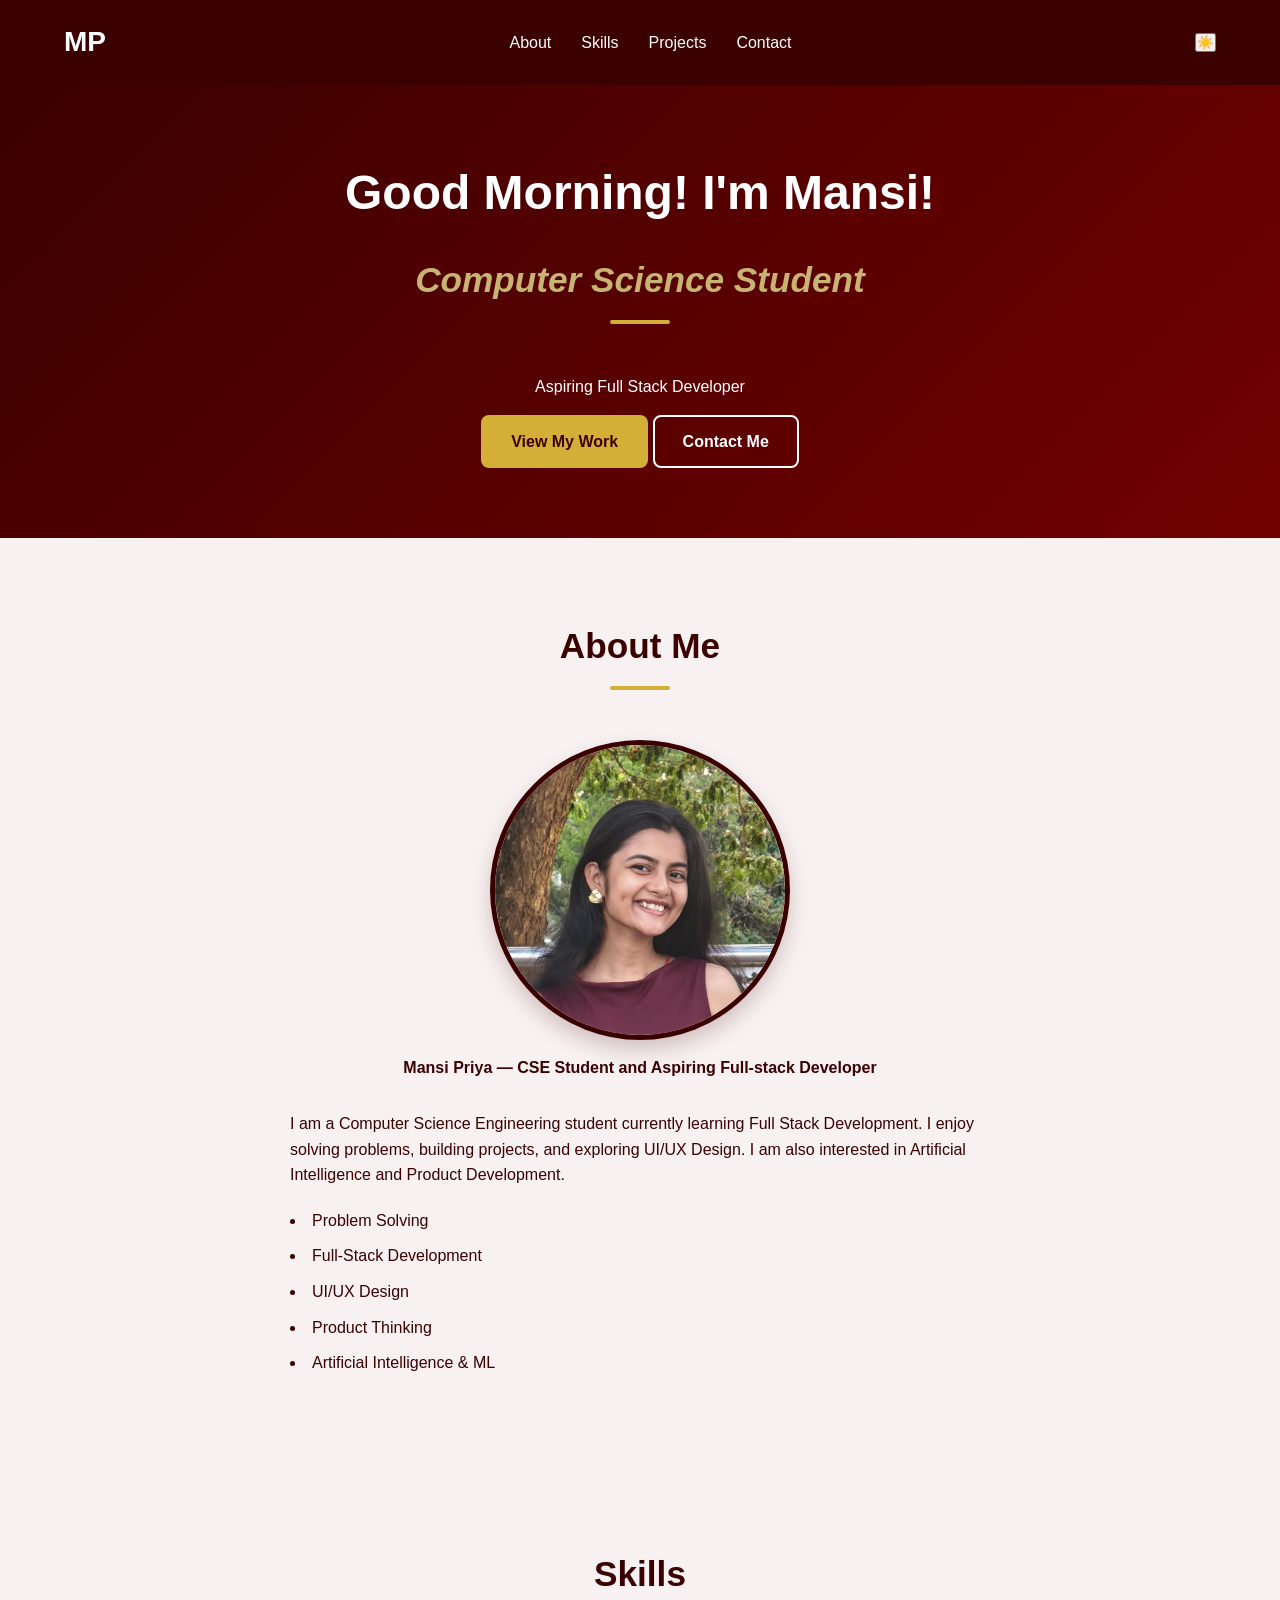
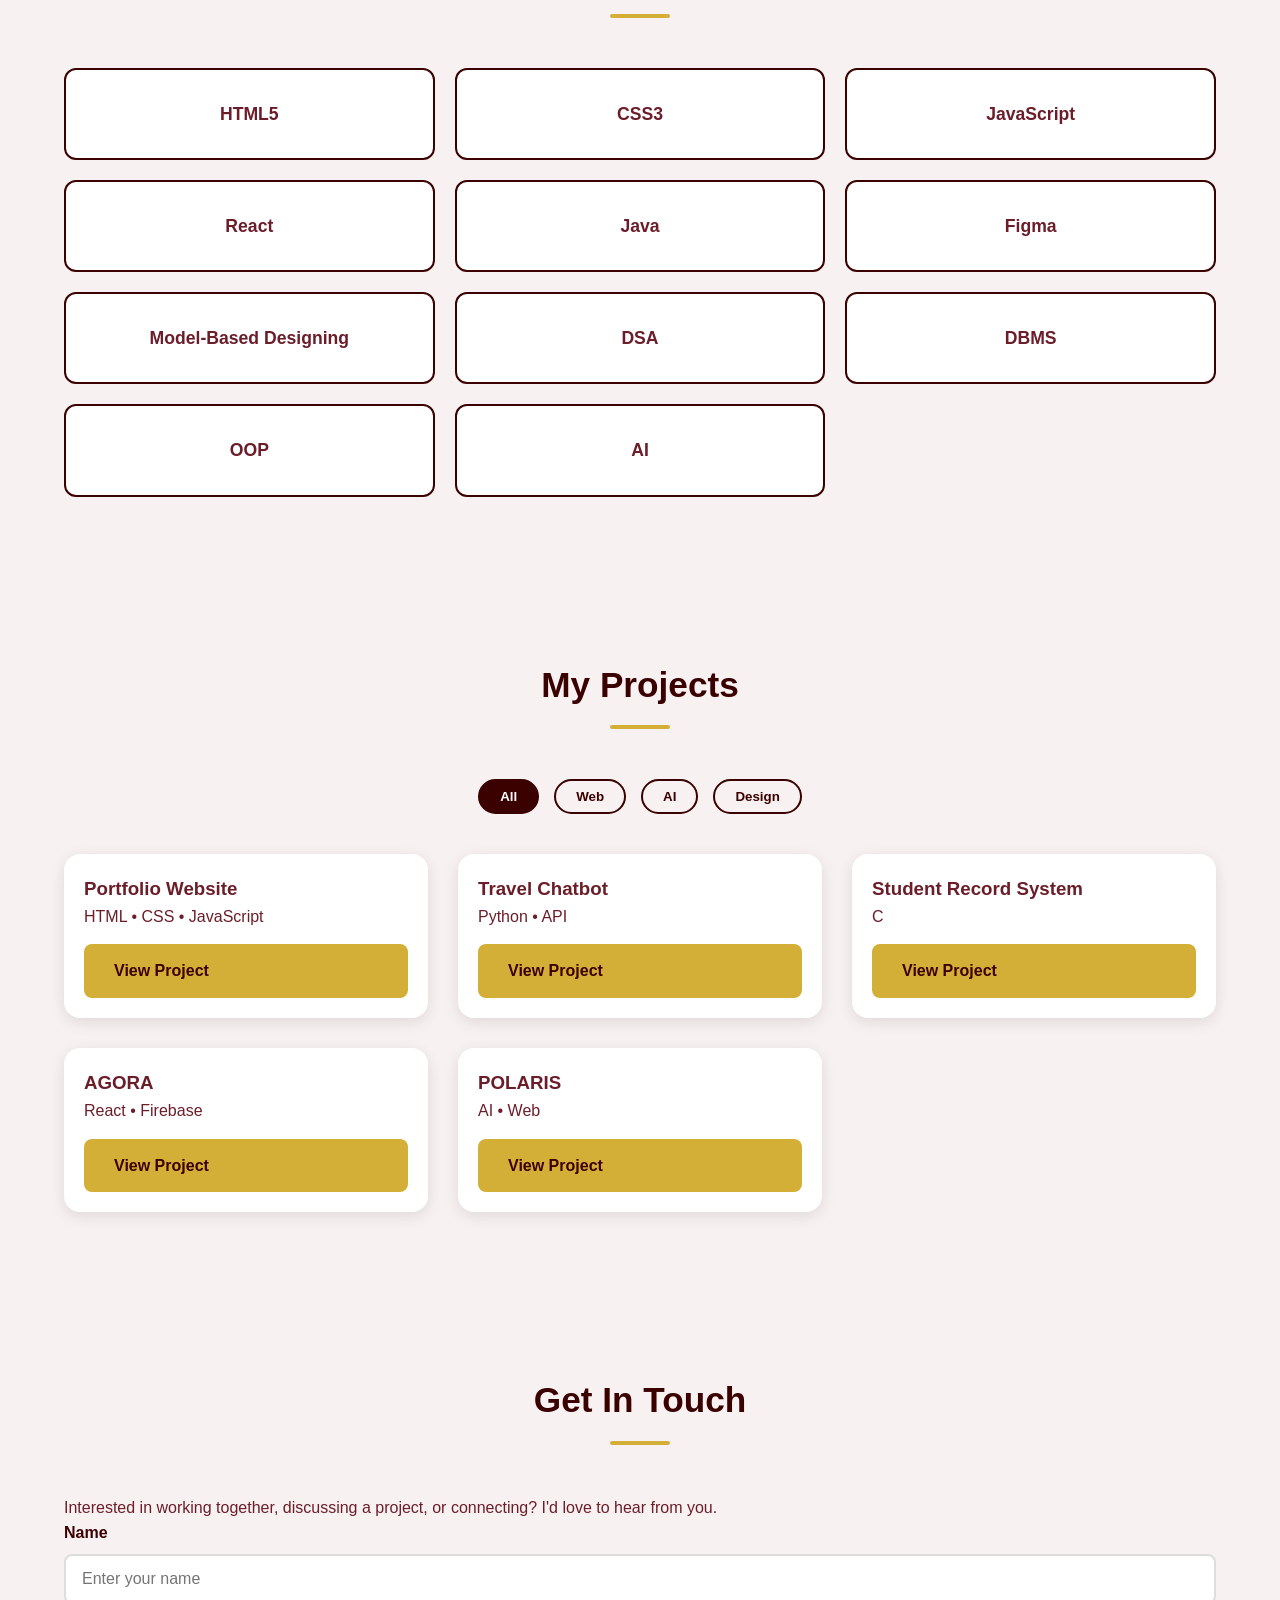
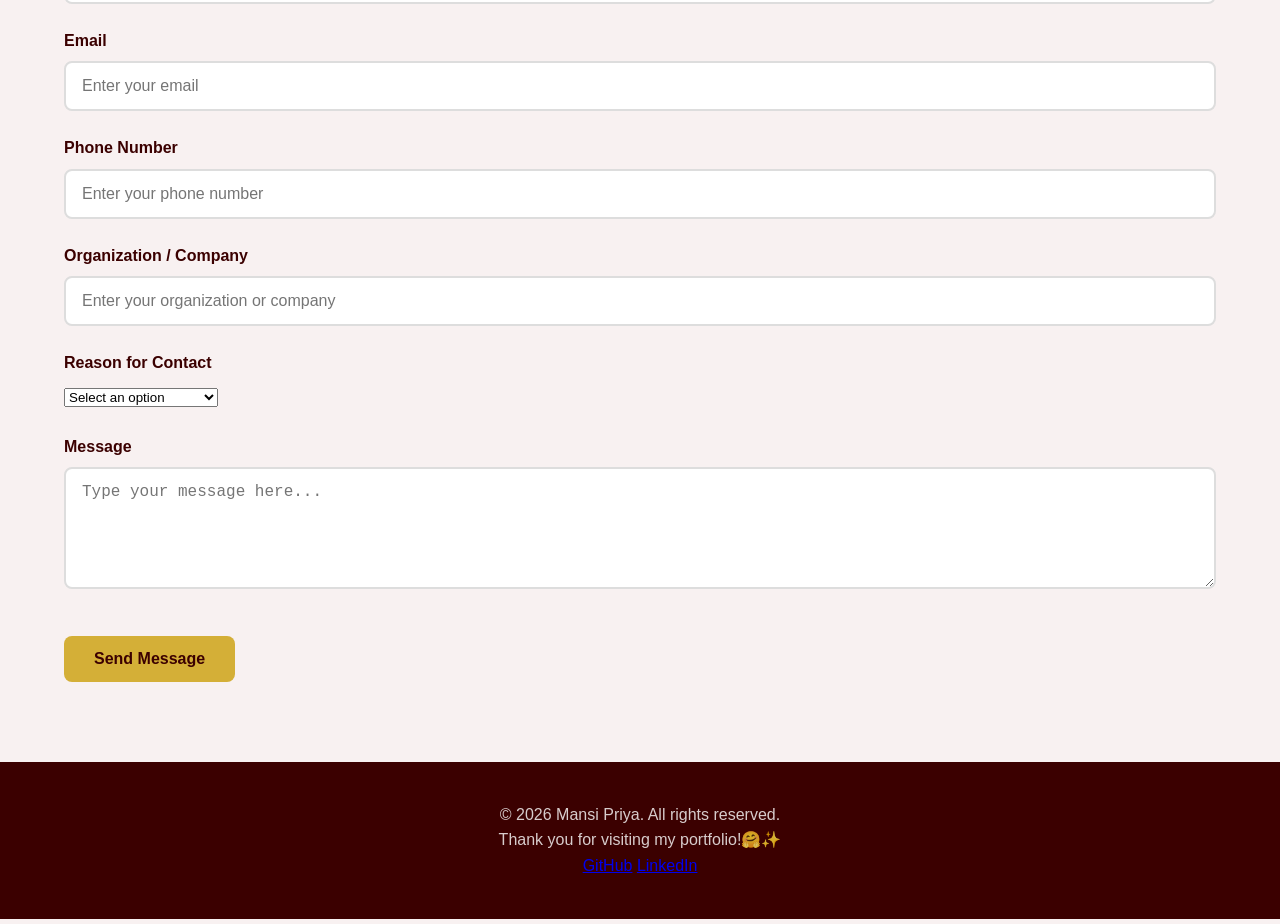
==== commit 021bb50b: "FinalChanges" ====
--- a/index.html
+++ b/index.html
@@ -63,14 +63,14 @@
                         I am a Computer Science Engineering student currently learning Full Stack Development.
                         I enjoy solving problems, building projects, and exploring UI/UX Design.
                         I am also interested in Artificial Intelligence and Product Development.
+                        <ul>
+                            <li>Problem Solving</li>
+                            <li>Full-Stack Development</li>
+                            <li>UI/UX Design</li>
+                            <li>Product Thinking</li>
+                            <li>Artificial Intelligence & ML</li>
+                        </ul>
                     </p>
-                    <ul>
-                        <li>Problem Solving</li>
-                        <li>Full-Stack Development</li>
-                        <li>UI/UX Design</li>
-                        <li>Product Thinking</li>
-                        <li>Artificial Intelligence & ML</li>
-                    </ul>
                 </div>
             </div>
         </section>
@@ -83,6 +83,13 @@
                 <div class="skill-item" data-level="80">CSS3</div>
                 <div class="skill-item" data-level="75">JavaScript</div>
                 <div class="skill-item" data-level="65">React</div>
+                <div class="skill-item" data-level="65">Java</div>
+                <div class="skill-item" data-level="65">Figma</div>
+                <div class="skill-item" data-level="65">Model-Based Designing</div>
+                <div class="skill-item" data-level="65">DSA</div>
+                <div class="skill-item" data-level="65">DBMS</div>
+                <div class="skill-item" data-level="65">OOP</div>
+                <div class="skill-item" data-level="65">AI</div>
             </div>
         </section>
  
--- a/styles.css
+++ b/styles.css
@@ -144,6 +144,10 @@
     background: linear-gradient(135deg, var(--primary), #720000);
     color: var(--white);
     padding: 70px 5%;
+}
+.hero-section h2 {
+    color: #c7b372;
+    font-style: italic;
 }
 .hero-section h1 {
     font-size: 3rem;
@@ -355,4 +359,657 @@
 .hero-buttons{
     animation: fadeInUp 0.8s ease 0.6s both;
 }
- +
+
+/* ========================================
+   DARK MODE
+   WINE • BURGUNDY • CHAMPAGNE GOLD
+======================================== */
+
+
+/* ========================================
+   THEME TRANSITIONS
+======================================== */
+
+body,
+.site-header,
+.navbar,
+.hero-section,
+.about-section,
+.skills-section,
+.projects-section,
+.contact-section,
+.site-footer,
+.skill-item,
+.project-card,
+input,
+textarea,
+button,
+.btn,
+a {
+    transition:
+        background-color 0.3s ease,
+        color 0.3s ease,
+        border-color 0.3s ease,
+        box-shadow 0.3s ease,
+        transform 0.3s ease;
+}
+
+
+/* ========================================
+   DARK MODE COLOR SYSTEM
+======================================== */
+
+body[data-theme="dark"] {
+    --dark-bg: #0F0505;
+    --dark-section: #180909;
+    --dark-section-alt: #100606;
+
+    --dark-card: #210C0C;
+    --dark-card-hover: #281010;
+
+    --wine: #6E1111;
+    --wine-light: #8F1D1D;
+    --wine-border: #4A2525;
+
+    --gold: #D4AF37;
+    --gold-light: #E5C866;
+
+    --text-primary: #F5EEEE;
+    --text-secondary: #D6C6C6;
+    --text-muted: #A89090;
+
+    --border: #432020;
+}
+
+
+/* ========================================
+   BODY
+======================================== */
+
+body[data-theme="dark"] {
+    background: var(--dark-bg);
+    color: var(--text-primary);
+}
+
+
+/* ========================================
+   HEADER / NAVBAR
+======================================== */
+
+body[data-theme="dark"] .site-header,
+body[data-theme="dark"] .navbar {
+    background: #120606;
+    color: var(--text-primary);
+    border-bottom: 1px solid #321515;
+}
+
+
+/* Navigation links */
+
+body[data-theme="dark"] .nav-links a {
+    color: #DCCCCC;
+}
+
+body[data-theme="dark"] .nav-links a:hover,
+body[data-theme="dark"] .nav-links a.active {
+    color: var(--gold);
+}
+
+
+/* Logo */
+
+body[data-theme="dark"] .logo {
+    color: var(--text-primary);
+}
+
+body[data-theme="dark"] .logo span {
+    color: var(--gold);
+}
+
+
+/* ========================================
+   HERO SECTION
+======================================== */
+
+body[data-theme="dark"] .hero-section {
+    background:
+        radial-gradient(
+            circle at 80% 20%,
+            rgba(110, 17, 17, 0.35),
+            transparent 35%
+        ),
+        linear-gradient(
+            135deg,
+            #0F0505 0%,
+            #200909 55%,
+            #3B0B0B 100%
+        );
+
+    color: var(--text-primary);
+}
+
+
+/* Hero heading */
+
+body[data-theme="dark"] .hero-section h1,
+body[data-theme="dark"] .hero-section h2,
+body[data-theme="dark"] .hero-section h3 {
+    color: var(--text-primary);
+}
+
+
+/* Hero paragraph */
+
+body[data-theme="dark"] .hero-section p {
+    color: var(--text-secondary);
+}
+
+
+/* Highlighted text */
+
+body[data-theme="dark"] .highlight {
+    color: var(--gold);
+}
+
+
+/* ========================================
+   ALL SECTION HEADINGS
+======================================== */
+
+body[data-theme="dark"] section h1,
+body[data-theme="dark"] section h2,
+body[data-theme="dark"] section h3 {
+    color: var(--text-primary);
+}
+
+
+/*
+   If your website uses .section-title,
+   this guarantees the heading stays visible.
+*/
+
+body[data-theme="dark"] .section-title {
+    color: var(--text-primary);
+}
+
+
+/* Gold underline */
+
+body[data-theme="dark"] .section-title::after,
+body[data-theme="dark"] section h2::after {
+    background: var(--gold);
+}
+
+
+/* ========================================
+   ABOUT SECTION
+======================================== */
+
+body[data-theme="dark"] .about-section {
+    background: var(--dark-section);
+    color: var(--text-primary);
+}
+
+
+/* About headings */
+
+body[data-theme="dark"] .about-section h1,
+body[data-theme="dark"] .about-section h2,
+body[data-theme="dark"] .about-section h3 {
+    color: var(--text-primary);
+}
+
+
+/* About paragraph */
+
+body[data-theme="dark"] .about-section p {
+    color: var(--text-secondary);
+}
+
+
+/* About list */
+
+body[data-theme="dark"] .about-section ul {
+    color: var(--text-secondary);
+}
+
+body[data-theme="dark"] .about-section li {
+    color: var(--text-secondary);
+}
+
+
+/* Gold bullet points */
+
+body[data-theme="dark"] .about-section li::marker {
+    color: var(--gold);
+}
+
+
+/* ========================================
+   SKILLS SECTION
+======================================== */
+
+body[data-theme="dark"] .skills-section {
+    background: var(--dark-section-alt);
+    color: var(--text-primary);
+}
+
+
+/* Skills heading */
+
+body[data-theme="dark"] .skills-section h1,
+body[data-theme="dark"] .skills-section h2,
+body[data-theme="dark"] .skills-section h3 {
+    color: var(--text-primary);
+}
+
+
+/* Skill cards */
+
+body[data-theme="dark"] .skill-item {
+    background: var(--dark-card);
+    color: var(--text-primary);
+
+    border: 1px solid var(--wine-border);
+
+    box-shadow:
+        0 8px 25px rgba(0, 0, 0, 0.25);
+}
+
+
+/* Skill card text */
+
+body[data-theme="dark"] .skill-item h3,
+body[data-theme="dark"] .skill-item h4,
+body[data-theme="dark"] .skill-item p,
+body[data-theme="dark"] .skill-item span {
+    color: var(--text-primary);
+}
+
+
+/* Skill card hover */
+
+body[data-theme="dark"] .skill-item:hover {
+    background: var(--dark-card-hover);
+
+    border-color: var(--gold);
+
+    transform: translateY(-4px);
+
+    box-shadow:
+        0 12px 30px rgba(212, 175, 55, 0.12);
+}
+
+
+/* ========================================
+   PROJECTS SECTION
+======================================== */
+
+body[data-theme="dark"] .projects-section {
+    background: var(--dark-section);
+    color: var(--text-primary);
+}
+
+
+/* Projects heading */
+
+body[data-theme="dark"] .projects-section h1,
+body[data-theme="dark"] .projects-section h2,
+body[data-theme="dark"] .projects-section h3 {
+    color: var(--text-primary);
+}
+
+
+/* ========================================
+   PROJECT FILTER BUTTONS
+======================================== */
+
+body[data-theme="dark"] .filter-btn {
+    background: transparent;
+
+    color: var(--text-secondary);
+
+    border: 1px solid var(--wine);
+
+    border-radius: 30px;
+}
+
+
+/* Filter hover */
+
+body[data-theme="dark"] .filter-btn:hover {
+    background: #351010;
+
+    color: var(--gold);
+
+    border-color: var(--gold);
+}
+
+
+/* Active filter */
+
+body[data-theme="dark"] .filter-btn.active {
+    background: var(--wine);
+
+    color: #FFFFFF;
+
+    border-color: var(--wine);
+
+    box-shadow:
+        0 5px 15px rgba(110, 17, 17, 0.30);
+}
+
+
+/* ========================================
+   PROJECT CARDS
+======================================== */
+
+body[data-theme="dark"] .project-card {
+    background: var(--dark-card);
+
+    color: var(--text-primary);
+
+    border: 1px solid var(--border);
+
+    box-shadow:
+        0 10px 30px rgba(0, 0, 0, 0.35);
+}
+
+
+/* Project card hover */
+
+body[data-theme="dark"] .project-card:hover {
+    background: var(--dark-card-hover);
+
+    border-color: var(--gold);
+
+    transform: translateY(-5px);
+
+    box-shadow:
+        0 15px 35px rgba(212, 175, 55, 0.12);
+}
+
+
+/* Project card headings */
+
+body[data-theme="dark"] .project-card h1,
+body[data-theme="dark"] .project-card h2,
+body[data-theme="dark"] .project-card h3,
+body[data-theme="dark"] .project-card h4 {
+    color: var(--text-primary);
+}
+
+
+/* Project card paragraph */
+
+body[data-theme="dark"] .project-card p {
+    color: var(--text-secondary);
+}
+
+
+/* ========================================
+   PROJECT TAGS
+======================================== */
+
+body[data-theme="dark"] .tag {
+    background: #351313;
+
+    color: var(--gold-light);
+
+    border: 1px solid #542525;
+}
+
+
+/* Tag hover */
+
+body[data-theme="dark"] .tag:hover {
+    background: var(--wine);
+
+    color: #FFFFFF;
+
+    border-color: var(--gold);
+}
+
+
+/* ========================================
+   CONTACT SECTION
+======================================== */
+
+body[data-theme="dark"] .contact-section {
+    background: var(--dark-section-alt);
+
+    color: var(--text-primary);
+}
+
+
+/* Contact headings */
+
+body[data-theme="dark"] .contact-section h1,
+body[data-theme="dark"] .contact-section h2,
+body[data-theme="dark"] .contact-section h3 {
+    color: var(--text-primary);
+}
+
+
+/* Contact paragraph */
+
+body[data-theme="dark"] .contact-section p {
+    color: var(--text-secondary);
+}
+
+
+/* ========================================
+   FORM
+======================================== */
+
+body[data-theme="dark"] input,
+body[data-theme="dark"] textarea,
+body[data-theme="dark"] select {
+    background: var(--dark-card);
+
+    color: var(--text-primary);
+
+    border: 1px solid var(--wine-border);
+
+    outline: none;
+}
+
+
+/* Form focus */
+
+body[data-theme="dark"] input:focus,
+body[data-theme="dark"] textarea:focus,
+body[data-theme="dark"] select:focus {
+    border-color: var(--gold);
+
+    box-shadow:
+        0 0 0 3px rgba(212, 175, 55, 0.10);
+}
+
+
+/* Placeholder */
+
+body[data-theme="dark"] input::placeholder,
+body[data-theme="dark"] textarea::placeholder {
+    color: #8F7A7A;
+}
+
+
+/* Labels */
+
+body[data-theme="dark"] label {
+    color: var(--text-secondary);
+}
+
+
+/* ========================================
+   PRIMARY BUTTON
+======================================== */
+
+body[data-theme="dark"] .btn-primary {
+    background: var(--gold);
+
+    color: #180909;
+
+    border: 1px solid var(--gold);
+
+    font-weight: 600;
+}
+
+
+/* Primary button hover */
+
+body[data-theme="dark"] .btn-primary:hover {
+    background: var(--gold-light);
+
+    border-color: var(--gold-light);
+
+    color: #120606;
+
+    transform: translateY(-2px);
+
+    box-shadow:
+        0 8px 20px rgba(212, 175, 55, 0.20);
+}
+
+
+/* ========================================
+   SECONDARY BUTTON
+======================================== */
+
+body[data-theme="dark"] .btn-secondary {
+    background: transparent;
+
+    color: var(--gold-light);
+
+    border: 1px solid var(--gold);
+}
+
+
+/* Secondary button hover */
+
+body[data-theme="dark"] .btn-secondary:hover {
+    background: var(--gold);
+
+    color: #180909;
+
+    border-color: var(--gold);
+
+    transform: translateY(-2px);
+}
+
+
+/* ========================================
+   SOCIAL LINKS / ICONS
+======================================== */
+
+body[data-theme="dark"] .social-links a,
+body[data-theme="dark"] .social-icons a {
+    color: var(--text-secondary);
+}
+
+
+body[data-theme="dark"] .social-links a:hover,
+body[data-theme="dark"] .social-icons a:hover {
+    color: var(--gold);
+
+    transform: translateY(-2px);
+}
+
+
+/* ========================================
+   FOOTER
+======================================== */
+
+body[data-theme="dark"] .site-footer {
+    background: #0B0303;
+
+    color: var(--text-muted);
+
+    border-top: 1px solid #321515;
+}
+
+
+/* Footer links */
+
+body[data-theme="dark"] .site-footer a {
+    color: var(--text-secondary);
+}
+
+
+body[data-theme="dark"] .site-footer a:hover {
+    color: var(--gold);
+}
+
+
+/* ========================================
+   THEME TOGGLE
+======================================== */
+
+body[data-theme="dark"] .theme-toggle {
+    background: #281010;
+
+    color: var(--gold-light);
+
+    border: 1px solid #5A2929;
+}
+
+
+/* Theme toggle hover */
+
+body[data-theme="dark"] .theme-toggle:hover {
+    background: #3A1515;
+
+    border-color: var(--gold);
+
+    color: var(--gold);
+
+    transform: translateY(-2px);
+}
+
+
+/* ========================================
+   LINKS
+======================================== */
+
+body[data-theme="dark"] a {
+    color: var(--gold-light);
+}
+
+
+body[data-theme="dark"] a:hover {
+    color: var(--gold);
+}
+
+
+/* ========================================
+   FORM VALIDATION
+======================================== */
+
+.form-group input.error,
+.form-group textarea.error {
+    border: 2px solid #E05252;
+}
+
+
+/* ========================================
+   OPTIONAL SCROLLBAR
+======================================== */
+
+body[data-theme="dark"]::-webkit-scrollbar {
+    width: 10px;
+}
+
+body[data-theme="dark"]::-webkit-scrollbar-track {
+    background: #0F0505;
+}
+
+body[data-theme="dark"]::-webkit-scrollbar-thumb {
+    background: #4A1717;
+    border-radius: 10px;
+}
+
+body[data-theme="dark"]::-webkit-scrollbar-thumb:hover {
+    background: #6E1111;
+}
